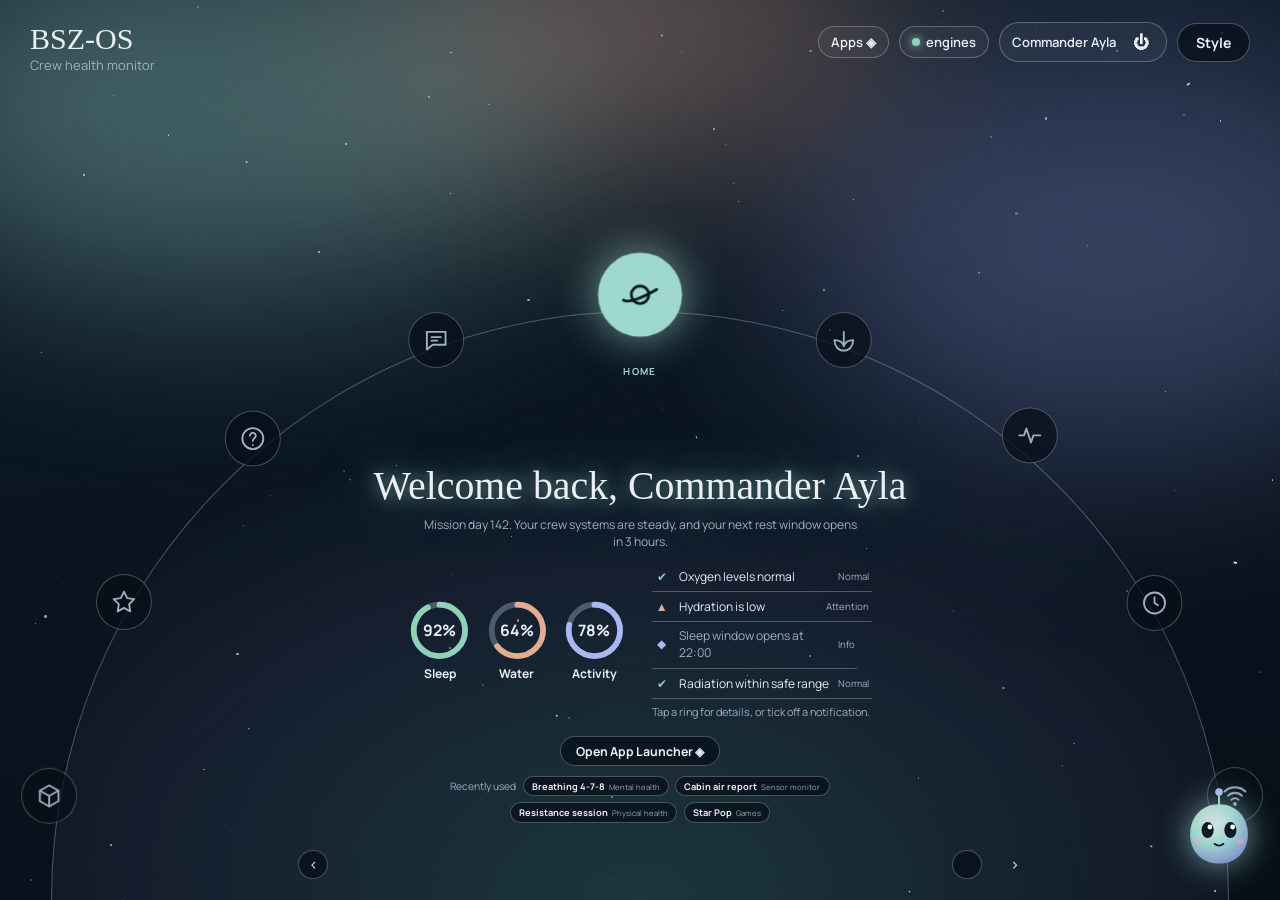
==== bsz-os/web/index.html @ 27301379 "nice" ====
<!doctype html>
<html lang="en" data-theme="aurora">
<head>
  <meta charset="utf-8">
  <meta name="viewport" content="width=device-width,initial-scale=1,viewport-fit=cover">
  <title>BSZ-OS</title>

  <!-- Google Fonts -->
  <link rel="preconnect" href="https://fonts.googleapis.com">
  <link rel="preconnect" href="https://fonts.gstatic.com" crossorigin>
  <link href="https://fonts.googleapis.com/css2?family=Bungee&family=Cormorant+Garamond:ital,wght@0,500;0,600;1,500&family=Manrope:wght@400;600;700&family=Orbitron:wght@500&family=Space+Mono:wght@400;700&display=swap" rel="stylesheet">

  <link rel="stylesheet" href="css/os.css">
</head>
<body>
  <canvas id="stars"></canvas>
  <div id="root"></div>
  <div id="boot"></div>

  <!-- Nebula SVG filter -->
  <svg width="0" height="0" style="position:absolute" aria-hidden="true"><filter id="nf" x="-10%" y="-10%" width="120%" height="120%"><feTurbulence type="fractalNoise" baseFrequency=".007 .012" numOctaves="4" seed="7" result="n"/><feDisplacementMap in="SourceGraphic" in2="n" scale="220" xChannelSelector="R" yChannelSelector="G"/></filter></svg>

  <script src="vendor/motion.js"></script>
  <script src="vendor/anime.umd.min.js"></script>
  <script type="module" src="js/main.js"></script>
</body>
</html>
---- bsz-os/web/css/os.css ----
/* ===== BSZ-OS  —  Rewritten CSS  ===== */

/* ── THEME SYSTEM ── */
:root{box-sizing:border-box;padding-top:env(safe-area-inset-top,0px);padding-bottom:env(safe-area-inset-bottom,0px);--R:min(46vw,84vh);
--bg:linear-gradient(170deg,#0d1b27,#070f18);--dk:radial-gradient(80% 100% at 50% 100%,rgba(79,154,154,.28),rgba(127,134,201,.1) 55%,transparent 82%);--t:#e9eff3;--m:#9db0bf;--ln:rgba(233,239,243,.28);--ac:#9fd8cf;--ac2:#7f86c9;--ok:#8fd3b6;--warn:#e3ab90;--info:#a9b8f0;--on:#0b1a24;--gl:rgba(159,216,207,.7);
--fh:"Cormorant Garamond",serif;--fb:Manrope,sans-serif;--hw:500;--hs:1;--fi:normal;--sr:50%;--bw:1px;--dbw:1px;--ss:0 0 0 transparent;--sf:rgba(7,15,24,.72);--pr:999px;--auo:.38;--sto:1;--nbd:none;
--row:112px;--r:18px;--gap:16px;color-scheme:dark}
[data-theme=nebula]{--bg:#04070f;--dk:radial-gradient(70% 45% at 50% 0%,rgba(255,205,140,.4),transparent 70%),radial-gradient(90% 120% at 50% 100%,#16283f,#0a1322 75%);--t:#fdf1dc;--m:#d3bfa6;--ln:rgba(255,214,160,.5);--ac:#f6c27a;--ac2:#6fa8dc;--ok:#9fe0c2;--warn:#f08a5d;--info:#9cc4f0;--on:#1a1208;--gl:rgba(255,196,120,.85);--hw:600;--sf:rgba(8,14,26,.8);--ss:0 0 18px rgba(255,190,110,.25);--nbd:block;--auo:0;--dsh:0 -8px 60px rgba(255,190,110,.5),inset 0 24px 40px -12px rgba(255,214,160,.5)}
[data-theme=hud]{--bg:radial-gradient(ellipse at 50% 100%,#04202a,#010608 70%);--dk:repeating-linear-gradient(0deg,rgba(25,230,255,.06) 0 1px,transparent 1px 4px),radial-gradient(80% 100% at 50% 100%,rgba(25,230,255,.18),transparent 75%);--t:#d8fbff;--m:#6fb3bf;--ln:rgba(25,230,255,.5);--ac:#19e6ff;--ac2:#ff3dac;--ok:#39ffb0;--warn:#ffb020;--info:#7aa2ff;--on:#001418;--gl:rgba(25,230,255,.9);--fh:Orbitron,sans-serif;--fb:"Space Mono",monospace;--hs:.72;--sr:4px;--ss:0 0 12px rgba(25,230,255,.3);--sf:rgba(0,20,26,.88);--pr:4px;--auo:.1}
[data-theme=retro]{color-scheme:light;--bg:#efdfbf;--dk:radial-gradient(circle at 50% 100%,#f6ebd0 0 62%,#efb23a 62% 65%,#e8602c 65% 68%,#2f7f78 68% 71%,transparent 71%);--t:#2b1d14;--m:#6b5646;--ln:#2b1d14;--ac:#e8602c;--ac2:#2f7f78;--ok:#2f7f78;--warn:#c8441a;--info:#8a5a00;--on:#fff4de;--gl:rgba(232,96,44,.5);--fh:Bungee,sans-serif;--hs:.62;--hw:400;--bw:3px;--dbw:3px;--ss:3px 3px 0 #2b1d14;--sf:#f9efd8;--sbc:#2b1d14;--auo:0;--sto:0}
[data-theme=paper]{color-scheme:light;--bg:#f4efe4;--dk:radial-gradient(80% 100% at 50% 100%,rgba(168,72,58,.09),transparent 70%);--t:#23211f;--m:#6d665c;--ln:rgba(35,33,31,.4);--ac:#a8483a;--ac2:#5b6b4f;--ok:#4f7a58;--warn:#b5651d;--info:#4a5f8a;--on:#fbf6ea;--gl:rgba(168,72,58,.3);--hw:600;--fi:italic;--sf:#fbf7ee;--auo:0;--sto:0}
[data-theme=clay]{color-scheme:light;--bg:#dfe3f1;--dk:linear-gradient(180deg,#e9ecf8,#dde1f0);--t:#3b3f5c;--m:#7a7f9e;--ln:rgba(59,63,92,.18);--ac:#6c74f0;--ac2:#f08fb0;--ok:#2f9e82;--warn:#d9792f;--info:#5560e0;--on:#fff;--gl:rgba(108,116,240,.4);--fh:Manrope,sans-serif;--hw:700;--hs:.72;--sr:38%;--bw:0px;--dbw:0px;--ss:7px 7px 16px #b9bfd6,-7px -7px 16px #fff;--sf:#e4e8f5;--auo:0;--sto:0}
[data-theme=brutal]{color-scheme:light;--bg:#ffe14d;--dk:#fff;--t:#000;--m:#333;--ln:#000;--ac:#ff4d6d;--ac2:#3a86ff;--ok:#008a58;--warn:#d85a00;--info:#2a62d8;--on:#000;--gl:rgba(255,77,109,.5);--fh:"Space Mono",monospace;--fb:"Space Mono",monospace;--hw:700;--hs:.68;--sr:0;--bw:3px;--dbw:4px;--ss:4px 4px 0 #000;--sf:#fff;--pr:0;--sbc:#000;--auo:0;--sto:0}
[data-theme=glass]{--bg:radial-gradient(at 15% 10%,#7b5cff,transparent 52%),radial-gradient(at 88% 18%,#ff7ab8,transparent 46%),radial-gradient(at 60% 105%,#2dd4e6,transparent 52%),#1b1340;--dk:linear-gradient(180deg,rgba(255,255,255,.2),rgba(255,255,255,.05));--t:#fff;--m:rgba(255,255,255,.78);--ln:rgba(255,255,255,.45);--ac:#fff0fb;--ac2:#c9b8ff;--ok:#a8ffe0;--warn:#ffd0a8;--info:#c9d6ff;--on:#2a1a5e;--gl:rgba(255,255,255,.85);--hw:600;--hs:.8;--fh:Manrope,sans-serif;--sf:rgba(255,255,255,.16);--dbl:blur(22px);--auo:0;--sto:.5}
[data-theme=access]{--bg:#000a14;--dk:#06182b;--t:#fff;--m:#e0ecf7;--ln:#fff;--ac:#F0E442;--ac2:#56B4E9;--ok:#56B4E9;--warn:#E69F00;--info:#F0E442;--on:#000;--gl:rgba(240,228,66,.55);--fh:Manrope,sans-serif;--hw:700;--hs:.78;--bw:3px;--dbw:2px;--sf:#000;--auo:0;--sto:.4}

body[data-density=compact]{--row:92px;--gap:10px}

/* ── RESET & BASE ── */
*,*::before,*::after{box-sizing:inherit;margin:0}
html,body{height:100%;margin:0}
body{font-family:var(--fb);color:var(--t);overflow:hidden;background:var(--bg)}
h2,h3{margin:0}
button,input,select{font:inherit;color:inherit}
button{cursor:pointer;background:none;border:0;padding:0}
:focus-visible{outline:2px solid var(--ac);outline-offset:4px}
.num,.bigtime,.stat b,.gval{font-variant-numeric:tabular-nums;font-family:"Cascadia Mono",Consolas,monospace}
.dim{color:var(--m)}

/* ── AURORA BACKGROUND BLOBS ── */
.au{position:fixed;border-radius:50%;filter:blur(100px);opacity:var(--auo);animation:dr 30s ease-in-out infinite alternate}
.au.a{width:55vw;height:40vh;left:-10vw;top:-8vh;background:var(--ac)}.au.b{width:50vw;height:45vh;right:-12vw;top:5vh;background:var(--ac2);animation-duration:38s}.au.c{width:40vw;height:30vh;left:30vw;top:-12vh;background:var(--warn);animation-duration:44s}
@keyframes dr{to{transform:translate(8vw,6vh) scale(1.15)}}

/* ── NEBULA FILTER ── */
.neb{position:fixed;inset:-6%;display:var(--nbd);filter:url(#nf);background:radial-gradient(34% 30% at 50% 36%,rgba(236,246,255,.8),rgba(150,190,230,.4) 50%,transparent 78%),radial-gradient(60% 40% at 50% -5%,rgba(255,190,100,.85),transparent 70%),radial-gradient(52% 46% at 50% 38%,rgba(255,150,70,.4),transparent 75%),radial-gradient(85% 70% at 50% 42%,rgba(60,100,170,.5),transparent 82%)}

/* ── STAR FIELD ── */
#sky{position:fixed;inset:0;opacity:var(--sto);pointer-events:none}
.star{position:absolute;border-radius:50%;background:#fff;animation:tw 4s ease-in-out infinite}
@keyframes tw{50%{opacity:.1}}

/* ── BOOT SCREEN ── */
#boot{position:fixed;inset:0;z-index:9;background:var(--bg);display:grid;place-content:center;justify-items:center;gap:18px;font-family:"Cascadia Mono",Consolas,monospace;font-size:13px}
#boot .logo{font-size:44px;font-weight:800;letter-spacing:.18em;font-family:var(--fb)}
#boot .logo span{display:inline-block;color:var(--t)}#boot .logo span:nth-child(-n+3){color:var(--ac)}
#boot .tag{color:var(--m);letter-spacing:.3em;font-size:11px;text-transform:uppercase;margin-top:-10px}
#boot .log{min-width:340px;display:grid;gap:4px;color:var(--m)}#boot .log b{color:var(--ok)}#boot .log b.f{color:var(--warn)}

/* ── TOP HEADER ── */
.top{position:fixed;inset:0 0 auto 0;display:flex;justify-content:space-between;align-items:flex-start;padding:calc(env(safe-area-inset-top,0px) + 22px) 30px 0;z-index:20}
.logo b{font-family:var(--fh);font-size:calc(30px*(1 + var(--hs))/2);font-weight:var(--hw);font-style:var(--fi)}
.logo small{display:block;color:var(--m);font-size:13px}
.tbtn{border:var(--bw) solid var(--ln);border-radius:var(--pr);padding:9px 18px;font-size:14px;font-weight:700;color:var(--t);background:var(--sf);box-shadow:var(--ss)}
.themes{position:absolute;right:30px;top:calc(env(safe-area-inset-top,0px) + 70px);display:none;flex-direction:column;gap:4px;background:var(--sf);color:var(--t);border:1px solid var(--ln);border-radius:16px;padding:10px;backdrop-filter:blur(14px)}
.themes.open{display:flex}
.themes button{display:flex;align-items:center;gap:12px;border:1px solid transparent;border-radius:12px;padding:8px 12px;font-size:14px;text-align:left}
.themes button[aria-pressed=true]{border-color:var(--ac)}
.sw{width:22px;height:22px;border-radius:50%;flex:none;border:1px solid var(--ln)}

/* ── DISK / CIRCULAR DIAL ── */
.disk{position:fixed;left:50%;bottom:0;width:calc(var(--R)*2);height:var(--R);margin-left:calc(var(--R)*-1);border-radius:var(--R) var(--R) 0 0;background:var(--dk);border:var(--dbw) solid var(--ln);border-bottom:0;backdrop-filter:var(--dbl,none);box-shadow:var(--dsh,none)}
.slot{position:absolute;left:50%;bottom:0;width:calc(var(--R)*.095);height:calc(var(--R)*.095);margin:0 0 calc(var(--R)*-.0475) calc(var(--R)*-.0475);transition:transform .9s cubic-bezier(.3,1.25,.5,1);color:var(--m);z-index:2}
.o{width:100%;height:100%;border-radius:var(--sr);border:var(--bw) solid var(--ln);background:var(--sf);box-shadow:var(--ss);display:grid;place-items:center;backdrop-filter:var(--dbl,none);transition:background .4s,color .4s;animation:fz var(--du,6s) ease-in-out var(--dl,0s) infinite alternate}
@keyframes fz{to{transform:translate(var(--dx,0),var(--dy,0))}}
.o svg{width:52%;height:52%;fill:none;stroke:currentColor;stroke-width:1.6;stroke-linecap:round;stroke-linejoin:round}
.slot:hover{color:var(--t)}
.sel{color:var(--on)!important}
.sel .o{background:var(--ac);border-color:var(--sbc,var(--ac));box-shadow:var(--ss),0 0 30px var(--gl)}
.sl{position:absolute;left:0;right:0;top:calc(var(--R)*.09);text-align:center;font-size:calc(var(--R)*.0165);letter-spacing:.14em;color:var(--ac);font-weight:700}
.arr{position:absolute;bottom:calc(var(--R)*.035);width:calc(var(--R)*.05);height:calc(var(--R)*.05);border:var(--bw) solid var(--ln);border-radius:var(--sr);color:var(--t);background:var(--sf);box-shadow:var(--ss);font-size:calc(var(--R)*.026);display:grid;place-items:center}
.arr.l{left:calc(50% - var(--R)*.58)}.arr.r{left:calc(50% + var(--R)*.53)}

/* ── DIAL PANEL (content area inside the disk) ── */
.panel{position:absolute;left:50%;bottom:calc(var(--R)*.085);width:calc(var(--R)*.92);margin-left:calc(var(--R)*-.46);height:calc(var(--R)*.7);font-size:calc(var(--R)*.0205);display:flex;flex-direction:column;align-items:center;justify-content:center;text-align:center;gap:.6em;animation:pin .6s ease}
@keyframes pin{from{opacity:0;transform:translateY(10px);filter:blur(6px)}}
.panel h2,.page h2{font-family:var(--fh);font-style:var(--fi);font-weight:var(--hw);font-size:calc(3em*var(--hs));line-height:1.1;text-wrap:balance;text-shadow:0 0 .45em var(--gl),0 0 1.4em var(--gl)}
.panel.home h2{font-size:calc(3.3em*var(--hs));animation:gl 5s ease-in-out infinite}
@keyframes gl{50%{text-shadow:0 0 .6em var(--gl),0 0 1.8em var(--gl),0 0 3.2em var(--gl)}}
.panel p,.page p{margin:0;color:var(--m);line-height:1.45;max-width:36em}

/* ── PAGE OVERLAY (full-screen applet) ── */
.page{position:fixed;inset:0;display:none;flex-direction:column;align-items:stretch;justify-content:flex-start;text-align:left;padding:0;font-size:15px;z-index:50;background:var(--bg);backdrop-filter:var(--dbl,blur(18px));overflow-y:auto;overflow-x:hidden;animation:pin .35s ease}
.page.open{display:flex}
body.pg .disk,body.pg .alien,body.pg .top{display:none!important}
.page-top{position:sticky;top:0;z-index:60;display:flex;align-items:center;justify-content:space-between;padding:12px 28px;background:var(--sf);border-bottom:max(1px,var(--bw)) solid var(--ln);backdrop-filter:var(--dbl,blur(16px))}
.page-nav{display:flex;align-items:center;gap:14px}
.page-ret{font-size:13px;font-weight:700;padding:6px 14px;cursor:pointer}
.page-title{font-family:var(--fh);font-size:20px;font-weight:var(--hw,600);color:var(--t);letter-spacing:.03em}
.page-badge{font-size:10px;font-weight:700;letter-spacing:.12em;text-transform:uppercase;color:var(--ac);padding:2px 8px;border-radius:var(--pr,999px);border:1px solid var(--ln);background:color-mix(in srgb,var(--ac) 15%,transparent)}
.page-content{flex:1;width:100%;max-width:1240px;margin:0 auto;padding:24px 28px 60px;box-sizing:border-box}
.page-header{margin-bottom:20px}
.page-header h2{font-family:var(--fh);font-size:clamp(26px,3.5vw,36px);font-weight:var(--hw,600);color:var(--t);margin:0 0 6px;text-shadow:0 0 16px var(--gl)}
.page-header p{font-size:15px;color:var(--m);margin:0;max-width:65ch;line-height:1.5}
.page-body{width:100%}
.panel-act{display:flex;gap:12px;justify-content:center;margin-top:10px}
.open-pill{padding:.5em 1.5em;font-size:1.02em;font-weight:700;border-color:var(--ac);background:color-mix(in srgb,var(--ac) 20%,var(--sf));cursor:pointer;box-shadow:0 0 18px -4px var(--gl);transition:transform .2s,background .2s,box-shadow .2s}
.open-pill:hover{background:color-mix(in srgb,var(--ac) 35%,var(--sf));transform:translateY(-2px) scale(1.03)}
.top-right{display:flex;align-items:center;gap:10px}
.tbtn.chip{font-weight:600;font-size:13px;display:inline-flex;align-items:center;gap:6px;cursor:pointer}
.dot{display:inline-block;width:8px;height:8px;border-radius:50%;background:var(--ok);box-shadow:0 0 8px var(--ok)}
.dot.f{background:var(--warn);box-shadow:0 0 8px var(--warn)}
.dot.s{background:var(--info);box-shadow:0 0 8px var(--info)}
.pe{color:var(--ac);font-weight:700;letter-spacing:.14em;font-size:.8em}
.page .solid{margin-top:.8em}

/* ── ZIBO MASCOT ── */
.alien{position:fixed;right:1.8vw;bottom:2.5vh;z-index:30;width:calc(var(--R)*.1);min-width:76px;touch-action:none;cursor:grab;user-select:none}
.alien.drag{cursor:grabbing}
.zi{animation:fl 5s ease-in-out infinite}.alien.drag .zi{animation:none;transform:scale(1.08)}
.alien svg{width:100%;display:block;filter:drop-shadow(0 0 16px var(--gl));transition:transform .3s}
.alien:hover svg{transform:rotate(-6deg) scale(1.06)}
@keyframes fl{50%{transform:translateY(-12px)}}
.eyes{transform-origin:50px 58px;animation:bk 6s infinite}
@keyframes bk{0%,94%,100%{transform:scaleY(1)}97%{transform:scaleY(.1)}}
.bub{position:absolute;right:85%;bottom:70%;width:15em;background:var(--sf);backdrop-filter:blur(12px);border:max(1px,var(--bw)) solid var(--ac);color:var(--t);border-radius:16px 16px 4px 16px;padding:.75em 1em;font-weight:600;font-size:14px;line-height:1.4;text-align:left;opacity:0;transform:translateY(6px);transition:.3s;pointer-events:none}
.bub.flip{right:auto;left:85%;border-radius:16px 16px 16px 4px}
.bub.show{opacity:1;transform:none}
.ask{position:absolute;right:90%;bottom:4%;width:250px;display:none;align-items:center;gap:6px;background:var(--sf);backdrop-filter:blur(12px);border:max(1px,var(--bw)) solid var(--ac);border-radius:var(--pr);box-shadow:var(--ss);padding:5px 5px 5px 14px;cursor:auto}
.ask.open{display:flex}.ask.flip{right:auto;left:90%}
.ask input{flex:1;min-width:0;background:none;border:0;outline:0;color:var(--t);font:600 14px var(--fb);user-select:text;-webkit-user-select:text;cursor:text}
.ask input::placeholder{color:var(--m)}
.ask:focus-within{box-shadow:var(--ss),0 0 16px var(--gl)}
.ask button{flex:none;width:30px;height:30px;border-radius:var(--sr);background:var(--ac);color:var(--on);display:grid;place-items:center;font-size:14px}

/* ── LAYOUT: ROOT & COL ── */
#stars{position:fixed;inset:0;z-index:0;pointer-events:none}
#root{position:fixed;inset:0;z-index:1}
.col{display:flex;flex-direction:column;gap:.6em;align-items:center;min-width:0;min-height:0}
.view{flex:1;overflow:auto;padding:22px 26px 90px}
.note{padding:10px 14px;border:1px dashed var(--ln);border-radius:12px;color:var(--m);font-size:13px;margin-bottom:var(--gap)}

/* ── CHIPS & DOTS ── */
.chip{display:flex;gap:8px;align-items:center;padding:6px 12px;border:1px solid var(--ln);border-radius:99px;background:rgba(255,255,255,.04);font-size:13px}
.dot{width:8px;height:8px;border-radius:50%;background:var(--ok);box-shadow:0 0 8px var(--ok)}.dot.f{background:var(--warn);box-shadow:0 0 8px var(--warn)}.dot.s{background:var(--warn);box-shadow:0 0 8px var(--warn)}

/* ── GRID ── */
.grid{display:grid;grid-template-columns:repeat(auto-fill,minmax(250px,1fr));grid-auto-rows:var(--row);grid-auto-flow:dense;gap:var(--gap)}

/* ── CARD ── */
.card{position:relative;grid-column:span 1;grid-row:span 2;min-width:0}
.card[data-size=m]{grid-column:span 2}.card[data-size=l]{grid-column:span 2;grid-row:span 3}.card[data-size=x]{grid-column:span 3;grid-row:span 3}
.card:has(.menu:not([hidden])){z-index:5}
.inner{height:100%;display:flex;flex-direction:column;border:1px solid var(--ln);border-radius:var(--r);background:var(--sf);backdrop-filter:blur(16px);padding:14px 16px;position:relative;overflow:hidden;transition:border-color .25s,box-shadow .25s}
.inner::before{content:"";position:absolute;inset:0;pointer-events:none;opacity:0;transition:.3s;background:radial-gradient(260px circle at var(--mx,50%) var(--my,50%),color-mix(in srgb,var(--ac) 22%,transparent),transparent 70%)}
.card:hover .inner{border-color:color-mix(in srgb,var(--ac) 55%,transparent);box-shadow:0 0 28px -10px var(--ac)}
.card:hover .inner::before{opacity:1}
.card.drag{opacity:.4}

/* ── WIDGET HEAD / BODY ── */
.whead{display:flex;align-items:center;gap:8px;margin-bottom:8px;cursor:grab;user-select:none}
.whead h3{font-size:11px;font-weight:600;letter-spacing:.14em;text-transform:uppercase;color:var(--m);flex:1;white-space:nowrap;overflow:hidden;text-overflow:ellipsis}
.wicon{color:var(--ac2)}
.badge{font-size:9px;font-weight:700;letter-spacing:.12em;padding:2px 6px;border-radius:6px;background:color-mix(in srgb,var(--warn) 18%,transparent);color:var(--warn);border:1px solid color-mix(in srgb,var(--warn) 40%,transparent)}
.badge[hidden]{display:none}
.wbody{flex:1;min-height:0;display:flex;flex-direction:column;gap:8px;position:relative}

/* ── ICON BUTTONS & MENUS ── */
.ico{border:0;background:transparent;color:var(--m);width:26px;height:26px;border-radius:8px;font-size:16px;line-height:1}.ico:hover{background:rgba(255,255,255,.08);color:var(--t)}
.menu{position:absolute;right:10px;top:42px;z-index:6;width:230px;padding:10px;border:1px solid var(--ln);border-radius:14px;background:rgba(14,15,28,.96);display:grid;gap:8px;box-shadow:0 18px 40px rgba(0,0,0,.5)}
.menu[hidden]{display:none}.menu .row{display:flex;gap:6px}
.menu .row button,.btn{flex:1;padding:7px 10px;border-radius:10px;border:1px solid var(--ln);background:rgba(255,255,255,.05);font-size:12px;transition:.15s}
.menu .row button:hover,.btn:hover{background:color-mix(in srgb,var(--ac) 25%,transparent);border-color:var(--ac)}
.menu .row button.on{background:var(--ac);border-color:var(--ac);color:#fff}
.menu .rm{color:var(--warn)}
.cfg{display:grid;gap:6px}.cfg label{display:grid;gap:3px;font-size:11px;color:var(--m)}
input,select{padding:7px 10px;border-radius:10px;border:1px solid var(--ln);background:rgba(255,255,255,.05);outline:0;min-width:0;width:100%}
input:focus,select:focus{border-color:var(--ac)}select option{background:#12131f}

/* ── ADD-TILE ── */
.addtile{grid-column:span 1;grid-row:span 2;border:2px dashed var(--ln);border-radius:var(--r);background:transparent;display:grid;place-content:center;justify-items:center;gap:6px;color:var(--m);font-size:13px;transition:.25s}
.addtile span{font-size:42px;line-height:1;transition:.3s}
.addtile:hover{border-color:var(--ac);color:var(--t);background:color-mix(in srgb,var(--ac) 8%,transparent)}.addtile:hover span{transform:rotate(90deg) scale(1.15);color:var(--ac)}

/* ── RESPONSIVE: GRID ── */
@media(max-width:1100px){.card[data-size=x]{grid-column:span 2}}
@media(max-width:760px){.grid{grid-template-columns:1fr}.card,.card[data-size]{grid-column:span 1!important}.view{padding:14px 12px 90px}}

/* ── CATALOG / MODAL ── */
.modal{position:fixed;inset:0;z-index:20;background:rgba(3,4,10,.7);backdrop-filter:blur(8px);display:grid;place-items:center;padding:20px}
.sheet{width:min(920px,100%);max-height:86vh;overflow:auto;border:1px solid var(--ln);border-radius:22px;background:rgba(14,15,28,.97);padding:22px}
.sheet header{display:flex;gap:12px;align-items:center;margin-bottom:14px}.sheet h2{font-size:16px;white-space:nowrap}
.sheet h4{margin:16px 0 8px;font-size:11px;letter-spacing:.16em;text-transform:uppercase;color:var(--m)}
.tiles{display:grid;grid-template-columns:repeat(auto-fill,minmax(190px,1fr));gap:10px}
.tile{display:grid;gap:4px;text-align:left;padding:14px;border-radius:14px;border:1px solid var(--ln);background:rgba(255,255,255,.04);transition:.2s}
.tile i{font-style:normal;font-size:22px;color:var(--ac2)}.tile small{color:var(--m);font-size:12px}
.tile:hover{border-color:var(--ac);transform:translateY(-3px);background:color-mix(in srgb,var(--ac) 10%,transparent)}

/* ── WIDGET: BIG TIME ── */
.bigtime{font-size:clamp(34px,5vw,54px);font-weight:600;line-height:1;letter-spacing:.02em}
.bigtime em{font-style:normal;opacity:.6;animation:blink 1s steps(2) infinite}.bigtime small{font-size:.38em;color:var(--ac2);margin-left:6px}
@keyframes blink{50%{opacity:.1}}
.sub{font-size:14px}.sub.dim{font-size:12px}

/* ── WIDGET: BINARY CLOCK ── */
.bin{display:flex;gap:6px;justify-content:center;align-items:flex-end;flex:1}
.bcol{display:flex;flex-direction:column;justify-content:flex-end;align-items:center;gap:7px;height:100%;max-height:150px}
.bcol i{width:20px;height:20px;border-radius:50%;background:rgba(255,255,255,.07);transition:.25s}
.bcol i.on{background:var(--ac);box-shadow:0 0 14px var(--ac),0 0 3px #fff inset;transform:scale(1.08)}
.bcol b{font-size:12px;color:var(--m);font-weight:500;font-family:"Cascadia Mono",Consolas,monospace}.bsep{width:8px}

/* ── WIDGET: CALENDAR ── */
.calhead{display:flex;align-items:center;justify-content:space-between}
.calgrid{display:grid;grid-template-columns:repeat(7,1fr);gap:3px;text-align:center}
.dow{font-size:10px;color:var(--m);padding:2px}
.day{position:relative;border:0;background:transparent;border-radius:9px;padding:5px 0;font-size:12px;transition:.15s}
.day:hover{background:rgba(255,255,255,.09)}.day.today{outline:1px solid var(--ac)}.day.sel{background:var(--ac);color:#fff}
.day.has::after{content:"";position:absolute;left:50%;bottom:2px;width:4px;height:4px;margin-left:-2px;border-radius:50%;background:var(--ac2)}
.evlist{flex:1;overflow:auto;display:grid;gap:4px;align-content:start;font-size:13px}.ev{display:flex;justify-content:space-between;align-items:center;padding:3px 8px;border-radius:8px;background:rgba(255,255,255,.05)}

/* ── WIDGET: GAUGE ── */
.gauge{width:100%;max-height:120px}.gauge path{fill:none;stroke-linecap:round;stroke-width:10}
.gauge .bg{stroke:rgba(255,255,255,.08)}.gauge .fg{transition:stroke-dasharray .8s cubic-bezier(.2,.8,.2,1),stroke .4s;filter:drop-shadow(0 0 6px currentColor)}
.gval{font-size:26px;font-weight:600;text-align:center;margin-top:-34px}.gval small{font-size:12px;color:var(--m);margin-left:4px}
.kv{display:flex;justify-content:space-between;font-size:13px;gap:8px}.kv b{font-weight:600}
.state{font-size:11px;letter-spacing:.14em;font-weight:700}
.cv{flex:1;min-height:40px;width:100%;display:block}

/* ── WIDGET: SUN ── */
.sunrow{display:flex;align-items:center;gap:14px}
.sun{width:54px;height:54px;border-radius:50%;flex:none;background:radial-gradient(circle at 40% 40%,#fff3b0,#ffb02e 55%,#ff5a1f);box-shadow:0 0 30px 8px rgba(255,140,40,.5)}

/* ── WIDGET: STATS ── */
.stats{display:grid;grid-template-columns:repeat(auto-fit,minmax(110px,1fr));gap:8px;flex:1}
.stat{display:flex;flex-direction:column;padding:8px 10px;border-radius:12px;background:rgba(255,255,255,.04);border:1px solid var(--ln);min-height:0}
.stat small{font-size:10px;letter-spacing:.1em;text-transform:uppercase;color:var(--m)}
.stat b{font-size:22px;font-weight:600}.stat b span{font-size:11px;color:var(--m);margin-left:3px;font-weight:400}
.stat canvas{flex:1;min-height:18px;width:100%}

/* ── WIDGET: RING ── */
.ring{width:100%;max-height:130px;flex:1}.ring circle{fill:none;stroke-width:9;stroke-linecap:round}.ring .bg{stroke:rgba(255,255,255,.08)}
.ring .fg{stroke:var(--ac);transition:stroke-dashoffset 1s cubic-bezier(.2,.8,.2,1);filter:drop-shadow(0 0 6px var(--ac))}
.ring text{fill:var(--t);font-size:26px;font-weight:600;text-anchor:middle;font-family:"Cascadia Mono",Consolas,monospace}
.parts{display:grid;grid-template-columns:1fr 1fr;gap:2px 12px;font-size:12px}

/* ── WIDGET: RECOMMENDATIONS ── */
.recs{display:grid;gap:8px;overflow:auto;align-content:start}
.rec{padding:8px 10px 8px 12px;border-radius:12px;background:rgba(255,255,255,.04);border-left:3px solid var(--ok);font-size:13px}
.rec.high{border-color:var(--warn)}.rec.med{border-color:var(--warn)}.rec b{display:block;font-size:13px}.rec span{color:var(--m);font-size:12px}

/* ── WIDGET: CHAT (widget version) ── */
.chat{display:flex;flex-direction:column;gap:8px;flex:1;min-height:0}
.msgs{flex:1;overflow:auto;display:flex;flex-direction:column;gap:6px}
.msg{max-width:88%;padding:7px 11px;border-radius:14px;font-size:13px;line-height:1.4;background:rgba(255,255,255,.06);white-space:pre-wrap}
.msg.me{align-self:flex-end;background:color-mix(in srgb,var(--ac) 30%,transparent)}

/* ── WIDGET: GAME ── */
.game{flex:1;min-height:0;display:flex;flex-direction:column;align-items:center;gap:8px;outline:0}
.game canvas{flex:1;min-height:0;aspect-ratio:1;max-width:100%;border-radius:12px;background:rgba(0,0,0,.35);border:1px solid var(--ln)}
.board{flex:1;min-height:0;aspect-ratio:1;max-width:100%;display:grid;grid-template:repeat(4,1fr)/repeat(4,1fr);gap:6px;padding:6px;border-radius:12px;background:rgba(0,0,0,.35)}
.t{display:grid;place-items:center;border-radius:9px;font-weight:700;font-size:clamp(14px,2.6vw,24px);background:rgba(255,255,255,.05);color:#fff}
.t[data-v]{background:hsl(calc(var(--h)),70%,calc(30% + var(--l)))}

/* ── WIDGET: ORB ── */
.orbwrap{flex:1;display:grid;place-items:center;position:relative}
.orb{width:7em;height:7em;border-radius:50%;display:grid;place-items:center;color:var(--on);font-weight:700;text-align:center;line-height:1.2;background:radial-gradient(circle at 35% 30%,#ffffffaa,var(--ac2) 48%,var(--ac));transition:transform 4s ease-in-out;box-shadow:0 0 50px var(--gl)}
.orb b{display:block;font-size:1.6em}
.orblab{position:absolute;font-size:13px;font-weight:600;text-shadow:0 1px 6px #000}

/* ── WIDGET: PVT / FACES ── */
.pvt{flex:1;border-radius:14px;border:1px solid var(--ln);display:grid;place-content:center;text-align:center;font-size:18px;font-weight:600;user-select:none;transition:background .1s}
.pvt.wait{background:color-mix(in srgb,var(--warn) 25%,transparent)}.pvt.go{background:color-mix(in srgb,var(--ok) 50%,transparent)}
.faces{display:flex;gap:8px;justify-content:center}.faces button{font-size:24px;width:44px;height:44px;border-radius:12px;border:1px solid var(--ln);background:rgba(255,255,255,.04);transition:.15s}.faces button:hover,.faces button.on{transform:scale(1.18);border-color:var(--ac);background:color-mix(in srgb,var(--ac) 20%,transparent)}

/* ── WIDGET: WATER ── */
.water{flex:1;border-radius:12px;background:rgba(255,255,255,.05);position:relative;overflow:hidden;min-height:40px}
.water i{position:absolute;left:0;right:0;bottom:0;background:linear-gradient(#38d9ff,#1a7bd8);transition:height .8s cubic-bezier(.2,.8,.2,1);opacity:.85}
.water b{position:absolute;inset:0;display:grid;place-content:center;font-size:20px;text-shadow:0 1px 6px #000}

/* ── TEXTAREA & LIST ── */
textarea{flex:1;resize:none;padding:10px;border-radius:12px;border:1px solid var(--ln);background:rgba(255,255,255,.05);color:inherit;font:inherit;outline:0;width:100%}
.list{display:grid;gap:6px}.list button{display:flex;justify-content:space-between;padding:7px 10px;border-radius:10px;border:1px solid var(--ln);background:rgba(255,255,255,.04);text-align:left}.list button:hover{border-color:var(--ac)}
.err{color:var(--warn);font-size:13px}

/* ── AUTH (renamed to .apanel to avoid conflict with dial .panel) ── */
.auth{position:absolute;inset:0;display:grid;place-items:center;padding:20px}
.apanel{width:min(400px,100%);padding:28px;border:1px solid var(--ln);border-radius:24px;background:var(--sf);backdrop-filter:blur(20px);display:grid;gap:14px;box-shadow:0 0 80px -20px var(--ac)}
.apanel h1{font-size:30px;letter-spacing:.14em}.apanel h1 b{color:var(--ac)}.apanel .tag{font-size:11px;letter-spacing:.26em;text-transform:uppercase;color:var(--m);margin-top:-8px}
.tabs{display:flex;gap:6px;padding:4px;border-radius:12px;background:rgba(255,255,255,.05)}.tabs button{flex:1;border:0;background:transparent;padding:8px;border-radius:9px;color:var(--m)}.tabs button.on{background:var(--ac);color:#fff}
.apanel label{display:grid;gap:4px;font-size:12px;color:var(--m)}
.go{padding:12px;border:0;border-radius:12px;background:linear-gradient(90deg,var(--ac),var(--ac2));color:#fff;font-weight:700;letter-spacing:.08em;transition:.2s}.go:hover{filter:brightness(1.15);transform:translateY(-1px)}

/* ── SETTINGS ── */
.set{display:grid;gap:14px;max-width:640px}.set section{padding:16px;border:1px solid var(--ln);border-radius:16px;background:var(--sf);display:grid;gap:10px}
.set h3{font-size:11px;letter-spacing:.14em;text-transform:uppercase;color:var(--m)}
.swatches{display:flex;gap:10px;flex-wrap:wrap;align-items:center}.swatches .sw{width:34px;height:34px;border-radius:50%;border:2px solid transparent;transition:.2s}.swatches .sw:hover{transform:scale(1.15)}.swatches .sw.on{border-color:#fff}

/* ── ENGINES ── */
.eng{display:grid;gap:10px;max-width:760px}.eng .row{display:flex;align-items:center;gap:12px;padding:14px 16px;border:1px solid var(--ln);border-radius:14px;background:var(--sf)}.eng .row b{flex:1}.eng .row.off{opacity:.45;border-style:dashed}

/* ── LAUNCHER / APPS ── */
.launcher{display:grid;gap:26px}.launcher h3{font-size:12px;letter-spacing:.2em;text-transform:uppercase;color:var(--m);margin-bottom:10px}
.apps{display:grid;grid-template-columns:repeat(auto-fill,minmax(170px,1fr));gap:12px}
.app{display:grid;gap:4px;justify-items:start;text-align:left;padding:16px;border:1px solid var(--ln);border-radius:16px;background:var(--sf);transition:.2s}
.app:hover{transform:translateY(-3px);border-color:var(--ac)}.app i{font-style:normal;font-size:26px;color:var(--ac2)}.app small{color:var(--m)}
.doc{max-width:720px;display:grid;gap:12px;line-height:1.6}

/* ── TOASTS ── */
#toasts{position:fixed;right:18px;bottom:18px;z-index:20;display:grid;gap:8px}
.toast{display:grid;gap:2px;max-width:340px;padding:12px 14px;border-radius:12px;border:1px solid var(--warn);background:rgba(30,8,12,.92);cursor:pointer}.toast span{color:var(--m);font-size:13px}

/* ── UI-TEST PANEL HELPER CLASSES ── */
.w{display:flex;justify-content:center;align-items:center;gap:2.2em;width:100%;margin-top:.3em}
.notes{list-style:none;margin:0;padding:0;display:grid;grid-template-columns:1fr 1fr;gap:0 2.2em;width:100%;max-width:36em;text-align:left}
.home .notes{grid-template-columns:1fr;max-width:23em}
.notes button{width:100%;display:flex;align-items:center;gap:.8em;padding:.5em .2em;border-bottom:1px solid var(--ln);text-align:left}
.notes .ic{width:1.2em;flex:none;text-align:center}
.ok .ic,.c-ok{color:var(--ok)}.warn .ic,.c-warn{color:var(--warn)}.info .ic,.c-info{color:var(--info)}
.notes em{margin-left:auto;font-style:normal;font-size:.8em;color:var(--m)}
.notes .done span:not(.ic){text-decoration:line-through;opacity:.5}
.rings{display:flex;gap:1.2em}
.rg{display:flex;flex-direction:column;align-items:center;gap:.3em;font-weight:700;transition:transform .2s}
.rg:hover{transform:translateY(-4px)}.rg svg{width:5.2em;height:5.2em;overflow:visible}
.rdl{color:var(--m);font-size:.9em;text-align:left;margin-top:.5em}
.pill{border:max(1px,var(--bw)) solid var(--ln);border-radius:var(--pr);padding:.45em 1.2em;font-weight:700;color:var(--t);background:var(--sf);box-shadow:var(--ss);transition:transform .2s,border-color .2s}
.pill:hover,.pill:focus-visible,.pill[aria-pressed=true]{border-color:var(--ac)}
.pill:hover{transform:translateY(-3px)}
.pill[aria-pressed=true]{background:color-mix(in srgb,var(--ac) 30%,var(--sf))}
.pill.sm{padding:.3em .9em;font-size:.9em}.pill small{opacity:.65;margin-left:.5em;font-weight:400}
.row2{display:flex;gap:.6em;flex-wrap:wrap;justify-content:center}
.rc{display:flex;gap:.6em;align-items:center;justify-content:center;flex-wrap:wrap;color:var(--m);font-size:.85em;margin-top:.2em}
.bd{height:17em;width:auto;overflow:visible}
.hs{fill:var(--sf);stroke:var(--ac);stroke-width:1.6;cursor:pointer;transition:.2s;transform-box:fill-box;transform-origin:center}
.hs:hover,.hs.on{fill:var(--ac)}.hs.warn{stroke:var(--warn)}.hs.pu{animation:pu 1s ease-in-out infinite}
@keyframes pu{50%{transform:scale(1.3)}}
.info{text-align:left;width:17em;display:flex;flex-direction:column;gap:.5em}
.info h3{font-family:var(--fh);font-size:2em;font-weight:var(--hw);font-style:var(--fi)}
.info b{font-size:1.6em}.info span{color:var(--m);line-height:1.4}
.dial{width:14em;height:14em;flex:none}.dial text{fill:var(--m);font-size:5px;text-anchor:middle}.dial .sg{cursor:pointer;transition:.3s}
.dial #ct{fill:var(--t);font-size:8px;font-family:var(--fh);font-weight:700}
.chips{display:grid;grid-template-columns:1fr 1fr;gap:.5em;text-align:left}
svg.cab{width:30em;height:6.5em;overflow:visible}.cab .rm{fill:var(--sf);stroke:var(--ln);stroke-width:1.5;cursor:pointer;transition:.3s}
.cab g:hover .rm,.cab g.on .rm{stroke:var(--ac);fill:color-mix(in srgb,var(--ac) 22%,var(--sf))}.cab text{fill:var(--t);font-size:8px;text-anchor:middle;pointer-events:none;font-weight:700}
.rows{width:34em;display:flex;flex-direction:column;gap:.6em}
.r{display:grid;grid-template-columns:8em 1fr 10em;align-items:center;gap:1em;text-align:left}
.bar{height:4px;border-radius:4px;background:var(--ln)}
.bar i{display:block;height:100%;background:var(--ok);border-radius:4px;transition:width .8s}
.r em{font-style:normal;font-size:.9em;color:var(--m)}
.fld{position:relative;width:34em;height:10em;border:1px dashed var(--ln);border-radius:1.2em;overflow:hidden}
.st{position:absolute;color:var(--ac);text-shadow:0 0 12px var(--gl);animation:fz var(--du) ease-in-out infinite alternate}
.st.pop{animation:pop .35s forwards}@keyframes pop{to{transform:scale(2.4);opacity:0}}
.tg{display:flex;align-items:center;justify-content:space-between;gap:1em;padding:.5em .2em;border-bottom:1px solid var(--ln);width:100%;font-weight:700;text-align:left}
.tg u{text-decoration:none;display:flex;align-items:center;gap:.6em;color:var(--m);font-size:.85em}
.tg u s{width:2.4em;height:1.3em;border-radius:99px;border:1px solid var(--ln);position:relative;transition:.2s}
.tg u s::after{content:"";position:absolute;top:.17em;left:.2em;width:.85em;height:.85em;border-radius:50%;background:var(--m);transition:.2s}
.tg[aria-checked=true] u s{border-color:var(--ac);background:color-mix(in srgb,var(--ac) 30%,transparent)}.tg[aria-checked=true] u s::after{left:1.2em;background:var(--ac)}
.sgrid{display:grid;grid-template-columns:1fr 1fr;gap:0 2.2em;width:100%;max-width:38em}
.rn{display:flex;align-items:center;justify-content:space-between;gap:1em;padding:.5em .2em;border-bottom:1px solid var(--ln);font-weight:700;text-align:left}.rn input{accent-color:var(--ac);width:9em}
.sim{position:relative;width:9em;height:9em;display:grid;place-items:center;flex:none}
.pl{width:3em;height:3em;border-radius:50%;background:radial-gradient(circle at 35% 30%,#fff9,var(--ac2) 55%,var(--warn))}
.orbit{position:absolute;inset:0;border:1px dashed var(--ln);border-radius:50%;animation:sp 10s linear infinite}
.orbit span{position:absolute;left:50%;top:-.45em;width:.9em;height:.9em;margin-left:-.45em;border-radius:50%;background:var(--ac);box-shadow:0 0 14px var(--ac)}
@keyframes sp{to{transform:rotate(360deg)}}
.cr{height:8em;width:22em;overflow:hidden;-webkit-mask:linear-gradient(transparent,#000 25%,#000 75%,transparent);mask:linear-gradient(transparent,#000 25%,#000 75%,transparent)}
.cr div{animation:sc 16s linear infinite;line-height:2;color:var(--m)}.cr b{color:var(--t)}
@keyframes sc{from{transform:translateY(8em)}to{transform:translateY(-100%)}}
.solid{background:var(--ac);color:var(--on);font-weight:700;border:var(--bw) solid var(--sbc,var(--ac));border-radius:var(--pr);padding:.5em 1.6em;box-shadow:var(--ss)}
.stp{width:24em;text-align:left;border-left:2px solid var(--ac);padding-left:1em;min-height:5.5em}.stp h3{font-size:1.4em;font-weight:700;margin-bottom:.2em}.stp span{color:var(--m);line-height:1.45}
.dots{display:flex;gap:.5em;justify-content:center}.dots i{width:.6em;height:.6em;border-radius:50%;background:var(--ln)}.dots i.on{background:var(--ac)}

/* ── UI-TEST CHAT (page version, scoped wider) ── */
.page .chat{width:30em;max-width:100%;display:flex;flex-direction:column;gap:.8em;padding:1em;border:max(1px,var(--bw)) solid var(--ln);border-radius:1.2em;background:var(--sf);box-shadow:var(--ss);text-align:left}
.page .msg{align-self:flex-start;max-width:85%;padding:.6em .9em;border-radius:1em 1em 1em .2em;background:color-mix(in srgb,var(--ac) 22%,transparent);line-height:1.4}
.cf{display:flex;align-items:center;gap:.6em;border:max(1px,var(--bw)) solid var(--ln);border-radius:var(--pr);padding:.3em .3em .3em 1em}
.cf:focus-within{border-color:var(--ac)}
.cf input{flex:1;min-width:0;background:none;border:0;outline:0;color:var(--t);font:inherit;font-weight:600}
.cf input::placeholder{color:var(--m)}
.cf button{flex:none;width:2.2em;height:2.2em;border-radius:var(--sr);background:var(--ac);color:var(--on);display:grid;place-items:center}

/* ── REDUCE MOTION ── */
.rm *{animation:none!important;transition:none!important}.lg .panel,.lg .page{font-size:calc(var(--R)*.024)}
@media (prefers-reduced-motion:reduce){*{animation:none!important}}
@media (max-width:720px){.panel,.page{font-size:calc(var(--R)*.024)}.w{flex-wrap:wrap;gap:1em}.notes,.sgrid{grid-template-columns:1fr}}
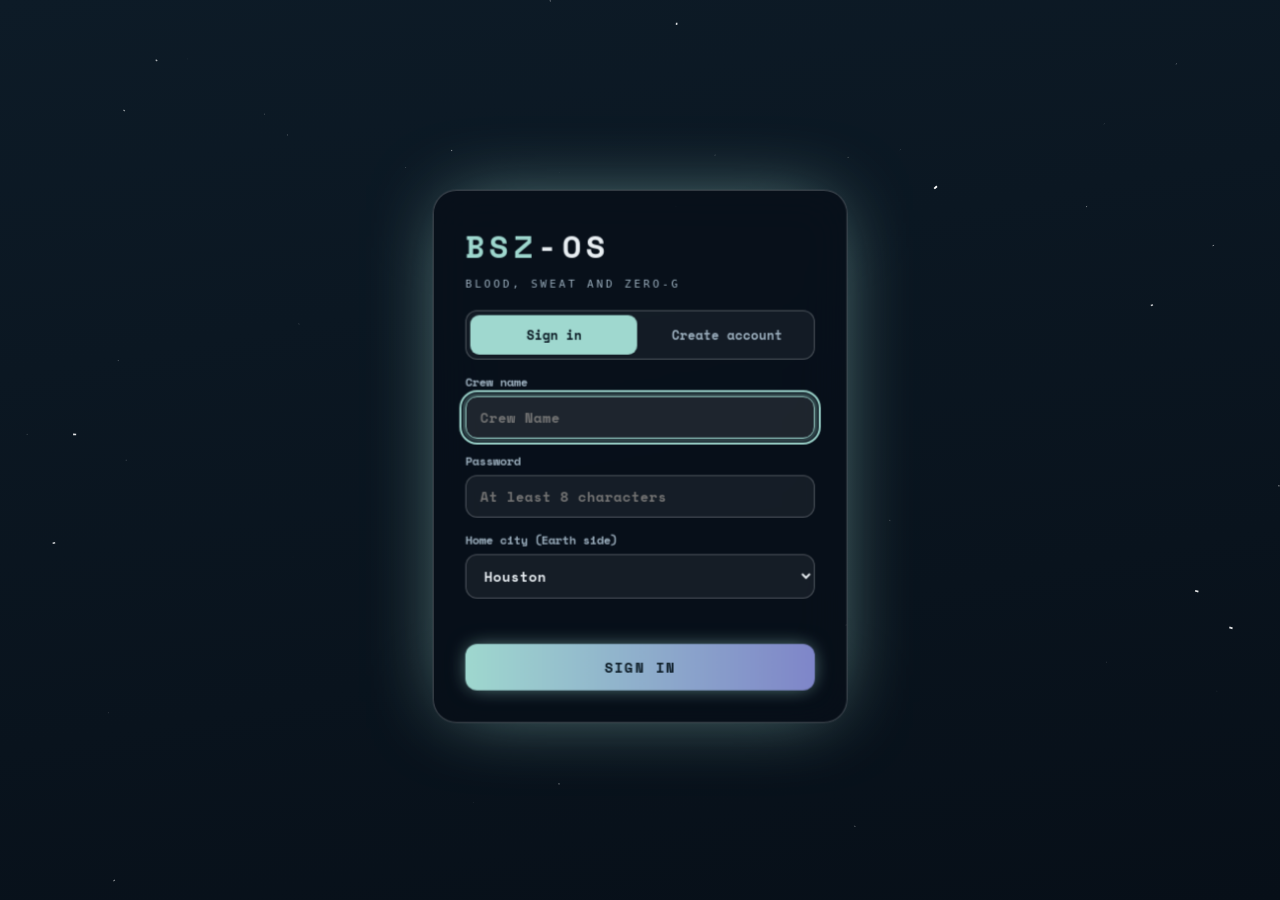
==== commit c8cf7a5f: "more templates" ====
--- a/bsz-os/web/index.html
+++ b/bsz-os/web/index.html
@@ -8,7 +8,7 @@
   <!-- Google Fonts -->
   <link rel="preconnect" href="https://fonts.googleapis.com">
   <link rel="preconnect" href="https://fonts.gstatic.com" crossorigin>
-  <link href="https://fonts.googleapis.com/css2?family=Bungee&family=Cormorant+Garamond:ital,wght@0,500;0,600;1,500&family=Manrope:wght@400;600;700&family=Orbitron:wght@500&family=Space+Mono:wght@400;700&display=swap" rel="stylesheet">
+  <link href="https://fonts.googleapis.com/css2?family=Atkinson+Hyperlegible:ital,wght@0,400;0,700;1,400;1,700&family=Audiowide&family=Bungee&family=Cormorant+Garamond:ital,wght@0,500;0,600;1,500&family=Fraunces:opsz,wght@9..144,600;9..144,700&family=IBM+Plex+Mono:wght@400;700&family=Lexend:wght@400;500;600;700&family=Manrope:wght@400;500;600;700&family=Nunito:wght@400;600;700;800&family=Orbitron:wght@500&family=Outfit:wght@400;600;700&family=Shippori+Mincho:wght@500;700&family=Sora:wght@400;600;700&family=Space+Grotesk:wght@400;600;700&family=Space+Mono:wght@400;700&family=VT323&display=swap" rel="stylesheet">
 
   <link rel="stylesheet" href="css/os.css">
 </head>
--- a/bsz-os/web/css/os.css
+++ b/bsz-os/web/css/os.css
@@ -2,17 +2,169 @@
 
 /* ── THEME SYSTEM ── */
 :root{box-sizing:border-box;padding-top:env(safe-area-inset-top,0px);padding-bottom:env(safe-area-inset-bottom,0px);--R:min(46vw,84vh);
---bg:linear-gradient(170deg,#0d1b27,#070f18);--dk:radial-gradient(80% 100% at 50% 100%,rgba(79,154,154,.28),rgba(127,134,201,.1) 55%,transparent 82%);--t:#e9eff3;--m:#9db0bf;--ln:rgba(233,239,243,.28);--ac:#9fd8cf;--ac2:#7f86c9;--ok:#8fd3b6;--warn:#e3ab90;--info:#a9b8f0;--on:#0b1a24;--gl:rgba(159,216,207,.7);
---fh:"Cormorant Garamond",serif;--fb:Manrope,sans-serif;--hw:500;--hs:1;--fi:normal;--sr:50%;--bw:1px;--dbw:1px;--ss:0 0 0 transparent;--sf:rgba(7,15,24,.72);--pr:999px;--auo:.38;--sto:1;--nbd:none;
+--bg:linear-gradient(170deg,#0d1b27,#070f18);--dk:radial-gradient(80% 100% at 50% 100%,rgba(79,154,154,.28),rgba(127,134,201,.1) 55%,transparent 82%);--t:#e9eff3;--m:#9db0bf;--ln:rgba(233,239,243,.28);--ac:#9fd8cf;--ac2:#7f86c9;--ok:#8fd3b6;--warn:#e3ab90;--info:#a9b8f0;--on:#0b1a24;--text-on-accent:var(--on);--gl:rgba(159,216,207,.7);
+--fh:"Space Mono",monospace;--fb:"Space Mono",monospace;--fn:"Space Mono",monospace;--hw:700;--hs:.72;--fi:normal;--sr:50%;--bw:1px;--dbw:1px;--ss:0 0 0 transparent;--sf:rgba(7,15,24,.72);--pr:999px;--auo:.38;--sto:1;--nbd:none;--motion-level:full;
 --row:112px;--r:18px;--gap:16px;color-scheme:dark}
-[data-theme=nebula]{--bg:#04070f;--dk:radial-gradient(70% 45% at 50% 0%,rgba(255,205,140,.4),transparent 70%),radial-gradient(90% 120% at 50% 100%,#16283f,#0a1322 75%);--t:#fdf1dc;--m:#d3bfa6;--ln:rgba(255,214,160,.5);--ac:#f6c27a;--ac2:#6fa8dc;--ok:#9fe0c2;--warn:#f08a5d;--info:#9cc4f0;--on:#1a1208;--gl:rgba(255,196,120,.85);--hw:600;--sf:rgba(8,14,26,.8);--ss:0 0 18px rgba(255,190,110,.25);--nbd:block;--auo:0;--dsh:0 -8px 60px rgba(255,190,110,.5),inset 0 24px 40px -12px rgba(255,214,160,.5)}
-[data-theme=hud]{--bg:radial-gradient(ellipse at 50% 100%,#04202a,#010608 70%);--dk:repeating-linear-gradient(0deg,rgba(25,230,255,.06) 0 1px,transparent 1px 4px),radial-gradient(80% 100% at 50% 100%,rgba(25,230,255,.18),transparent 75%);--t:#d8fbff;--m:#6fb3bf;--ln:rgba(25,230,255,.5);--ac:#19e6ff;--ac2:#ff3dac;--ok:#39ffb0;--warn:#ffb020;--info:#7aa2ff;--on:#001418;--gl:rgba(25,230,255,.9);--fh:Orbitron,sans-serif;--fb:"Space Mono",monospace;--hs:.72;--sr:4px;--ss:0 0 12px rgba(25,230,255,.3);--sf:rgba(0,20,26,.88);--pr:4px;--auo:.1}
-[data-theme=retro]{color-scheme:light;--bg:#efdfbf;--dk:radial-gradient(circle at 50% 100%,#f6ebd0 0 62%,#efb23a 62% 65%,#e8602c 65% 68%,#2f7f78 68% 71%,transparent 71%);--t:#2b1d14;--m:#6b5646;--ln:#2b1d14;--ac:#e8602c;--ac2:#2f7f78;--ok:#2f7f78;--warn:#c8441a;--info:#8a5a00;--on:#fff4de;--gl:rgba(232,96,44,.5);--fh:Bungee,sans-serif;--hs:.62;--hw:400;--bw:3px;--dbw:3px;--ss:3px 3px 0 #2b1d14;--sf:#f9efd8;--sbc:#2b1d14;--auo:0;--sto:0}
-[data-theme=paper]{color-scheme:light;--bg:#f4efe4;--dk:radial-gradient(80% 100% at 50% 100%,rgba(168,72,58,.09),transparent 70%);--t:#23211f;--m:#6d665c;--ln:rgba(35,33,31,.4);--ac:#a8483a;--ac2:#5b6b4f;--ok:#4f7a58;--warn:#b5651d;--info:#4a5f8a;--on:#fbf6ea;--gl:rgba(168,72,58,.3);--hw:600;--fi:italic;--sf:#fbf7ee;--auo:0;--sto:0}
-[data-theme=clay]{color-scheme:light;--bg:#dfe3f1;--dk:linear-gradient(180deg,#e9ecf8,#dde1f0);--t:#3b3f5c;--m:#7a7f9e;--ln:rgba(59,63,92,.18);--ac:#6c74f0;--ac2:#f08fb0;--ok:#2f9e82;--warn:#d9792f;--info:#5560e0;--on:#fff;--gl:rgba(108,116,240,.4);--fh:Manrope,sans-serif;--hw:700;--hs:.72;--sr:38%;--bw:0px;--dbw:0px;--ss:7px 7px 16px #b9bfd6,-7px -7px 16px #fff;--sf:#e4e8f5;--auo:0;--sto:0}
-[data-theme=brutal]{color-scheme:light;--bg:#ffe14d;--dk:#fff;--t:#000;--m:#333;--ln:#000;--ac:#ff4d6d;--ac2:#3a86ff;--ok:#008a58;--warn:#d85a00;--info:#2a62d8;--on:#000;--gl:rgba(255,77,109,.5);--fh:"Space Mono",monospace;--fb:"Space Mono",monospace;--hw:700;--hs:.68;--sr:0;--bw:3px;--dbw:4px;--ss:4px 4px 0 #000;--sf:#fff;--pr:0;--sbc:#000;--auo:0;--sto:0}
-[data-theme=glass]{--bg:radial-gradient(at 15% 10%,#7b5cff,transparent 52%),radial-gradient(at 88% 18%,#ff7ab8,transparent 46%),radial-gradient(at 60% 105%,#2dd4e6,transparent 52%),#1b1340;--dk:linear-gradient(180deg,rgba(255,255,255,.2),rgba(255,255,255,.05));--t:#fff;--m:rgba(255,255,255,.78);--ln:rgba(255,255,255,.45);--ac:#fff0fb;--ac2:#c9b8ff;--ok:#a8ffe0;--warn:#ffd0a8;--info:#c9d6ff;--on:#2a1a5e;--gl:rgba(255,255,255,.85);--hw:600;--hs:.8;--fh:Manrope,sans-serif;--sf:rgba(255,255,255,.16);--dbl:blur(22px);--auo:0;--sto:.5}
-[data-theme=access]{--bg:#000a14;--dk:#06182b;--t:#fff;--m:#e0ecf7;--ln:#fff;--ac:#F0E442;--ac2:#56B4E9;--ok:#56B4E9;--warn:#E69F00;--info:#F0E442;--on:#000;--gl:rgba(240,228,66,.55);--fh:Manrope,sans-serif;--hw:700;--hs:.78;--bw:3px;--dbw:2px;--sf:#000;--auo:0;--sto:.4}
+
+/* ── 13 NEW THEMES ── */
+[data-theme=high-contrast]{
+  color-scheme:dark;
+  --bg:#000000;--dk:#000000;--sf:#000000;--t:#FFFFFF;--m:#E0E0E0;--ln:#FFFFFF;
+  --ac:#FFFF00;--ac2:#00E5FF;--ok:#00E5FF;--warn:#FFB000;--info:#FFFF00;
+  --on:#000000;--text-on-accent:#000000;--gl:transparent;
+  --fh:"Atkinson Hyperlegible",sans-serif;--fb:"Atkinson Hyperlegible",sans-serif;--fn:"Atkinson Hyperlegible",monospace;
+  --hw:700;--hs:1.15;--sr:50%;--bw:3px;--dbw:3px;--ss:none;--motion-level:none;
+  --auo:0;--sto:0;--nbd:none;--sbc:#FFFFFF;
+}
+[data-theme=low-vision-xl]{
+  color-scheme:light;
+  --bg:#FFFFFF;--dk:#FFFFFF;--sf:#F5F7FB;--t:#0A0A0A;--m:#333333;--ln:#0A0A0A;
+  --ac:#0B3D91;--ac2:#5A2D82;--ok:#1B6E3A;--warn:#B54708;--info:#0B3D91;
+  --on:#FFFFFF;--text-on-accent:#FFFFFF;--gl:rgba(11,61,145,.25);
+  --fh:"Atkinson Hyperlegible",sans-serif;--fb:"Atkinson Hyperlegible",sans-serif;--fn:"Atkinson Hyperlegible",monospace;
+  --hw:700;--hs:1.25;--sr:14px;--bw:2px;--dbw:2px;--ss:0 4px 12px rgba(0,0,0,.15);--motion-level:none;
+  --auo:0;--sto:0;--nbd:none;
+}
+[data-theme=lexior]{
+  color-scheme:light;
+  --bg:#FBF4E4;--dk:#FBF4E4;--sf:#F4EAD3;--t:#2B2B2B;--m:#5A5A5A;--ln:rgba(43,43,43,.25);
+  --ac:#2F6F8F;--ac2:#4A5F8A;--ok:#3C7A57;--warn:#B5651D;--info:#4A5F8A;
+  --on:#FFFFFF;--text-on-accent:#FFFFFF;--gl:transparent;
+  --fh:"Lexend",sans-serif;--fb:"Lexend",sans-serif;--fn:"Lexend",monospace;
+  --hw:600;--hs:.9;--sr:14px;--bw:2px;--dbw:2px;--ss:0 2px 8px rgba(43,43,43,.08);--motion-level:none;
+  --auo:0;--sto:0;--nbd:none;
+}
+[data-theme=calm]{
+  color-scheme:dark;
+  --bg:#1E2326;--dk:#1E2326;--sf:#262C30;--t:#DDE3E0;--m:#9AA5A1;--ln:rgba(154,165,161,.22);
+  --ac:#8FB3A3;--ac2:#7A968B;--ok:#8FB3A3;--warn:#C9A27E;--info:#9FB0C7;
+  --on:#1E2326;--text-on-accent:#1E2326;--gl:transparent;
+  --fh:"Manrope",sans-serif;--fb:"Manrope",sans-serif;--fn:"Manrope",monospace;
+  --hw:500;--hs:.85;--sr:8px;--bw:1px;--dbw:1px;--ss:none;--motion-level:none;
+  --auo:0;--sto:0;--nbd:none;
+}
+[data-theme=night-vision]{
+  color-scheme:dark;
+  --bg:#080000;--dk:#080000;--sf:#140505;--t:#D9523F;--m:#8A3A30;--ln:rgba(217,82,63,.35);
+  --ac:#FF6B57;--ac2:#D9523F;--ok:#FF6B57;--warn:#FF8A50;--info:#FF6B57;
+  --on:#080000;--text-on-accent:#080000;--gl:rgba(255,107,87,.3);
+  --fh:"Manrope",sans-serif;--fb:"Manrope",sans-serif;--fn:"Manrope",monospace;
+  --hw:600;--hs:.85;--sr:12px;--bw:1px;--dbw:1px;--ss:0 0 10px rgba(255,107,87,.15);--motion-level:reduced;
+  --auo:0;--sto:0;--nbd:none;
+}
+[data-theme=monochrome]{
+  color-scheme:dark;
+  --bg:#0F0F0F;--dk:#161616;--sf:#1E1E1E;--t:#F2F2F2;--m:#A0A0A0;--ln:#444444;
+  --ac:#FFFFFF;--ac2:#CCCCCC;--ok:#FFFFFF;--warn:#D0D0D0;--info:#E0E0E0;
+  --on:#0F0F0F;--text-on-accent:#0F0F0F;--gl:rgba(255,255,255,.2);
+  --fh:"Atkinson Hyperlegible",sans-serif;--fb:"Atkinson Hyperlegible",sans-serif;--fn:"Atkinson Hyperlegible",monospace;
+  --hw:700;--hs:.85;--sr:8px;--bw:2px;--dbw:2px;--ss:0 2px 10px rgba(0,0,0,.5);--motion-level:reduced;
+  --auo:0;--sto:0;--nbd:none;
+}
+[data-theme=zen-garden]{
+  color-scheme:light;
+  --bg:#F2EEE6;--dk:repeating-radial-gradient(circle at 50% 100%,#EDE9E0 0,#EDE9E0 3px,#F2EEE6 4px,#F2EEE6 12px);
+  --sf:rgba(247,244,238,.92);--t:#2D2A26;--m:#68625B;--ln:rgba(45,42,38,.22);
+  --ac:#6B7F5E;--ac2:#B27A5A;--ok:#5E7F5A;--warn:#B8693A;--info:#5B6F8A;
+  --on:#000000;--text-on-accent:#000000;--gl:rgba(107,127,94,.25);
+  --fh:"Shippori Mincho","Cormorant Garamond",serif;--fb:"Manrope",sans-serif;--fn:"Manrope",monospace;
+  --hw:600;--hs:.9;--sr:44% 56% 52% 48% / 50% 46% 54% 50%;--bw:1.5px;--dbw:1.5px;--ss:0 4px 14px rgba(45,42,38,.08);--motion-level:reduced;
+  --auo:.12;--sto:0;--nbd:none;
+}
+[data-theme=retro-terminal]{
+  color-scheme:dark;
+  --bg:#050A05;--dk:repeating-linear-gradient(0deg,rgba(124,255,138,.04) 0px,transparent 1px 3px),#071007;
+  --sf:#081208;--t:#7CFF8A;--m:#4EA55A;--ln:rgba(124,255,138,.35);
+  --ac:#B6FFC0;--ac2:#7CC8FF;--ok:#7CFF8A;--warn:#FFB000;--info:#7CC8FF;
+  --on:#050A05;--text-on-accent:#050A05;--gl:rgba(124,255,138,.5);
+  --fh:"VT323","IBM Plex Mono",monospace;--fb:"IBM Plex Mono",monospace;--fn:"IBM Plex Mono",monospace;
+  --hw:400;--hs:1;--sr:0px;--bw:1px;--dbw:1px;--ss:0 0 10px rgba(124,255,138,.2);--motion-level:reduced;
+  --auo:0;--sto:0;--nbd:none;
+}
+[data-theme=retro-terminal-amber]{
+  color-scheme:dark;
+  --bg:#0A0700;--dk:repeating-linear-gradient(0deg,rgba(255,176,0,.04) 0px,transparent 1px 3px),#140E00;
+  --sf:#140E00;--t:#FFB000;--m:#BA7E00;--ln:rgba(255,176,0,.35);
+  --ac:#FFE066;--ac2:#FFD27F;--ok:#FFB000;--warn:#FF6600;--info:#FFD27F;
+  --on:#0A0700;--text-on-accent:#0A0700;--gl:rgba(255,176,0,.5);
+  --fh:"VT323","IBM Plex Mono",monospace;--fb:"IBM Plex Mono",monospace;--fn:"IBM Plex Mono",monospace;
+  --hw:400;--hs:1;--sr:0px;--bw:1px;--dbw:1px;--ss:0 0 10px rgba(255,176,0,.2);--motion-level:reduced;
+  --auo:0;--sto:0;--nbd:none;
+}
+[data-theme=deep-ocean]{
+  color-scheme:dark;
+  --bg:radial-gradient(circle at 50% 0%,#002233 0%,#00141F 45%,#000509 100%);
+  --dk:radial-gradient(ellipse at 50% 100%,#00273d 0%,#00121d 60%,#000810 100%);
+  --sf:rgba(0,24,38,.85);--t:#D6F4F2;--m:#7EADB0;--ln:rgba(61,242,224,.3);
+  --ac:#3DF2E0;--ac2:#B35CFF;--warn:#FF8FA3;--ok:#6FFFD0;--info:#8FB4FF;
+  --on:#00141F;--text-on-accent:#00141F;--gl:rgba(61,242,224,.6);
+  --fh:"Outfit","Sora",sans-serif;--fb:"Sora",sans-serif;--fn:"Space Mono",monospace;
+  --hw:600;--hs:.85;--sr:50%;--bw:1px;--dbw:1px;--ss:0 0 25px rgba(61,242,224,.25);--motion-level:full;
+  --auo:.25;--sto:.5;--nbd:none;
+}
+[data-theme=botanical]{
+  color-scheme:light;
+  --bg:#EEF1E6;--dk:radial-gradient(circle at 50% 100%,#F5F7EE 0%,#EEF1E6 70%);
+  --sf:rgba(255,255,255,.88);--t:#22301F;--m:#566852;--ln:rgba(79,122,74,.28);
+  --ac:#4F7A4A;--ac2:#C26A4A;--ok:#4F7A4A;--warn:#D08A2E;--info:#6A8FA8;
+  --on:#FFFFFF;--text-on-accent:#FFFFFF;--gl:rgba(79,122,74,.25);
+  --fh:"Fraunces",serif;--fb:"Nunito",sans-serif;--fn:"Space Mono",monospace;
+  --hw:600;--hs:.9;--sr:50%;--bw:1.5px;--dbw:1.5px;--ss:0 3px 12px rgba(34,48,31,.08);--motion-level:reduced;
+  --auo:.15;--sto:0;--nbd:none;
+}
+[data-theme=dusk-synth]{
+  color-scheme:dark;
+  --bg:linear-gradient(180deg,#1A0B3B 0%,#3D1059 45%,#5B1A7A 75%,#FF5FA2 100%);
+  --dk:linear-gradient(180deg,rgba(91,26,122,.85) 0%,#1A0B3B 100%);
+  --sf:rgba(30,10,60,.85);--t:#FFF1FB;--m:#C299D6;--ln:rgba(255,95,162,.4);
+  --ac:#00F0FF;--ac2:#FF5FA2;--ok:#00F0FF;--warn:#FFB020;--info:#7AA2FF;
+  --on:#0E0320;--text-on-accent:#0E0320;--gl:rgba(255,95,162,.7);
+  --fh:"Audiowide","Syncopate",sans-serif;--fb:"Space Grotesk",sans-serif;--fn:"Space Mono",monospace;
+  --hw:500;--hs:.8;--sr:50%;--bw:1.5px;--dbw:2px;--ss:0 0 20px rgba(0,240,255,.35);--motion-level:full;
+  --auo:.35;--sto:.6;--nbd:none;
+}
+[data-theme=dusk-synth-toned]{
+  color-scheme:dark;
+  --bg:#120726;--dk:linear-gradient(180deg,rgba(60,20,80,.8) 0%,#120726 100%);
+  --sf:#1E0E38;--t:#F3E8F5;--m:#B892C7;--ln:rgba(224,83,145,.35);
+  --ac:#E05391;--ac2:#8F66B8;--ok:#68D0B8;--warn:#E09853;--info:#7898D0;
+  --on:#0E0320;--text-on-accent:#0E0320;--gl:rgba(224,83,145,.25);
+  --fh:"Audiowide","Syncopate",sans-serif;--fb:"Space Grotesk",sans-serif;--fn:"Space Mono",monospace;
+  --hw:500;--hs:.8;--sr:50%;--bw:1.5px;--dbw:1.5px;--ss:0 0 15px rgba(224,83,145,.25);--motion-level:reduced;
+  --auo:.2;--sto:.3;--nbd:none;
+}
+[data-theme=cozy-hearth]{
+  color-scheme:dark;
+  --bg:radial-gradient(circle at 50% 60%,#302018 0%,#1F1612 70%);
+  --dk:radial-gradient(circle at 50% 100%,#3D261C 0%,#1F1612 80%);
+  --sf:rgba(45,32,26,.9);--t:#F5E6D3;--m:#A89280;--ln:rgba(232,162,74,.25);
+  --ac:#E8A24A;--ac2:#C4694A;--ok:#8FA58A;--warn:#E0A070;--info:#A9B8D0;
+  --on:#1F1612;--text-on-accent:#1F1612;--gl:rgba(232,162,74,.45);
+  --fh:"Fraunces",serif;--fb:"Nunito",sans-serif;--fn:"Space Mono",monospace;
+  --hw:600;--hs:.9;--sr:22px;--bw:1.5px;--dbw:1.5px;--ss:0 4px 18px rgba(232,162,74,.15);--motion-level:reduced;
+  --auo:.2;--sto:0;--nbd:none;
+}
+[data-theme=mischief-plush]{
+  color-scheme:light;
+  --bg:radial-gradient(#d6c7b7 1.2px,transparent 1.2px) 0 0 / 14px 14px,#EFE3D6;
+  --dk:radial-gradient(#d7bfdf 1px,transparent 1px) 0 0 / 8px 8px,linear-gradient(180deg,#F6EBFA 0%,#E8D8F3 100%);
+  --sf:#FAF3ED;--t:#3E2B35;--m:#6F5462;--ln:rgba(90,59,46,.25);
+  --ac:#8E5BB5;--ac2:#F29BB6;--ok:#2F8F73;--warn:#C2571F;--info:#5B6FC0;
+  --on:#FFFFFF;--text-on-accent:#FFFFFF;--gl:rgba(142,91,181,.4);
+  --fh:"Nunito",sans-serif;--fb:"Nunito",sans-serif;--fn:"Nunito",monospace;
+  --hw:800;--hs:.85;--sr:50%;--bw:3px;--dbw:3px;--ss:0 4px 0 rgba(90,59,46,.35);--motion-level:full;
+  --auo:0;--sto:0;--nbd:none;
+}
+
+/* ── PREVIOUS BASE THEMES ── */
+[data-theme=nebula]{--bg:#04070f;--dk:radial-gradient(70% 45% at 50% 0%,rgba(255,205,140,.4),transparent 70%),radial-gradient(90% 120% at 50% 100%,#16283f,#0a1322 75%);--t:#fdf1dc;--m:#d3bfa6;--ln:rgba(255,214,160,.5);--ac:#f6c27a;--ac2:#6fa8dc;--ok:#9fe0c2;--warn:#f08a5d;--info:#9cc4f0;--on:#1a1208;--text-on-accent:#1a1208;--gl:rgba(255,196,120,.85);--fh:"Space Mono",monospace;--fb:"Space Mono",monospace;--fn:"Space Mono",monospace;--hw:700;--hs:.72;--sf:rgba(8,14,26,.8);--ss:0 0 18px rgba(255,190,110,.25);--nbd:block;--auo:0;--motion-level:full;--dsh:0 -8px 60px rgba(255,190,110,.5),inset 0 24px 40px -12px rgba(255,214,160,.5)}
+[data-theme=hud]{--bg:radial-gradient(ellipse at 50% 100%,#04202a,#010608 70%);--dk:repeating-linear-gradient(0deg,rgba(25,230,255,.06) 1px,transparent 1px 4px),radial-gradient(80% 100% at 50% 100%,rgba(25,230,255,.18),transparent 75%);--t:#d8fbff;--m:#6fb3bf;--ln:rgba(25,230,255,.5);--ac:#19e6ff;--ac2:#ff3dac;--ok:#39ffb0;--warn:#ffb020;--info:#7aa2ff;--on:#001418;--text-on-accent:#001418;--gl:rgba(25,230,255,.9);--fh:Orbitron,sans-serif;--fb:"Space Mono",monospace;--fn:"Space Mono",monospace;--hs:.72;--sr:4px;--ss:0 0 12px rgba(25,230,255,.3);--sf:rgba(0,20,26,.88);--pr:4px;--auo:.1;--motion-level:full}
+[data-theme=retro]{color-scheme:light;--bg:#efdfbf;--dk:radial-gradient(circle at 50% 100%,#f6ebd0 0 62%,#efb23a 62% 65%,#e8602c 65% 68%,#2f7f78 68% 71%,transparent 71%);--t:#2b1d14;--m:#6b5646;--ln:#2b1d14;--ac:#e8602c;--ac2:#2f7f78;--ok:#2f7f78;--warn:#c8441a;--info:#8a5a00;--on:#fff4de;--text-on-accent:#fff4de;--gl:rgba(232,96,44,.5);--fh:Bungee,sans-serif;--fb:"Space Mono",monospace;--fn:"Space Mono",monospace;--hs:.62;--hw:400;--bw:3px;--dbw:3px;--ss:3px 3px 0 #2b1d14;--sf:#f9efd8;--sbc:#2b1d14;--auo:0;--sto:0;--motion-level:reduced}
+[data-theme=paper]{color-scheme:light;--bg:#f4efe4;--dk:radial-gradient(80% 100% at 50% 100%,rgba(168,72,58,.09),transparent 70%);--t:#23211f;--m:#6d665c;--ln:rgba(35,33,31,.4);--ac:#a8483a;--ac2:#5b6b4f;--ok:#4f7a58;--warn:#b5651d;--info:#4a5f8a;--on:#fbf6ea;--text-on-accent:#fbf6ea;--gl:rgba(168,72,58,.3);--fh:"Cormorant Garamond",serif;--fb:Manrope,sans-serif;--hw:600;--hs:1;--fi:italic;--sf:#fbf7ee;--auo:0;--sto:0;--fn:"Space Mono",monospace;--motion-level:reduced}
+[data-theme=clay]{color-scheme:light;--bg:#dfe3f1;--dk:linear-gradient(180deg,#e9ecf8,#dde1f0);--t:#3b3f5c;--m:#7a7f9e;--ln:rgba(59,63,92,.18);--ac:#6c74f0;--ac2:#f08fb0;--ok:#2f9e82;--warn:#d9792f;--info:#5560e0;--on:#fff;--text-on-accent:#fff;--gl:rgba(108,116,240,.4);--fh:Manrope,sans-serif;--fb:Manrope,sans-serif;--hw:700;--hs:.72;--sr:38%;--bw:0px;--dbw:0px;--ss:7px 7px 16px #b9bfd6,-7px -7px 16px #fff;--sf:#e4e8f5;--auo:0;--sto:0;--fn:Manrope,sans-serif;--motion-level:full}
+[data-theme=brutal]{color-scheme:light;--bg:#ffe14d;--dk:#fff;--t:#000;--m:#333;--ln:#000;--ac:#ff4d6d;--ac2:#3a86ff;--ok:#008a58;--warn:#d85a00;--info:#2a62d8;--on:#000;--text-on-accent:#000;--gl:rgba(255,77,109,.5);--fh:"Space Mono",monospace;--fb:"Space Mono",monospace;--fn:"Space Mono",monospace;--hw:700;--hs:.68;--sr:0;--bw:3px;--dbw:4px;--ss:4px 4px 0 #000;--sf:#fff;--pr:0;--sbc:#000;--auo:0;--sto:0;--motion-level:reduced}
+[data-theme=glass]{--bg:radial-gradient(at 15% 10%,#7b5cff,transparent 52%),radial-gradient(at 88% 18%,#ff7ab8,transparent 46%),radial-gradient(at 60% 105%,#2dd4e6,transparent 52%),#1b1340;--dk:linear-gradient(180deg,rgba(255,255,255,.2),rgba(255,255,255,.05));--t:#fff;--m:rgba(255,255,255,.78);--ln:rgba(255,255,255,.45);--ac:#fff0fb;--ac2:#c9b8ff;--ok:#a8ffe0;--warn:#ffd0a8;--info:#c9d6ff;--on:#2a1a5e;--text-on-accent:#2a1a5e;--gl:rgba(255,255,255,.85);--hw:600;--hs:.8;--fh:Manrope,sans-serif;--fb:Manrope,sans-serif;--sf:rgba(255,255,255,.16);--dbl:blur(22px);--auo:0;--sto:.5;--fn:Manrope,sans-serif;--motion-level:full}
+[data-theme=access]{--bg:#000a14;--dk:#06182b;--t:#fff;--m:#e0ecf7;--ln:#fff;--ac:#F0E442;--ac2:#56B4E9;--ok:#56B4E9;--warn:#E69F00;--info:#F0E442;--on:#000;--text-on-accent:#000;--gl:rgba(240,228,66,.55);--fh:Manrope,sans-serif;--fb:Manrope,sans-serif;--hw:700;--hs:.78;--bw:3px;--dbw:2px;--sf:#000;--auo:0;--sto:.4;--fn:"Space Mono",monospace;--motion-level:reduced}
 
 body[data-density=compact]{--row:92px;--gap:10px}
 
@@ -24,7 +176,7 @@
 button,input,select{font:inherit;color:inherit}
 button{cursor:pointer;background:none;border:0;padding:0}
 :focus-visible{outline:2px solid var(--ac);outline-offset:4px}
-.num,.bigtime,.stat b,.gval{font-variant-numeric:tabular-nums;font-family:"Cascadia Mono",Consolas,monospace}
+.num,.bigtime,.stat b,.gval,.lc-time,.wc-bigtime,.wc-time,.wc-sec,.alarm-time,.alarm-ringing-time,.sw-display,.timer-readout,.met-readout,.met-num,.lap-time,.lap-split,.t-spin,.alarm-time-input,.ringing-time{font-variant-numeric:tabular-nums lining-nums;font-feature-settings:"tnum" 1,"lnum" 1;font-family:var(--fn)}
 .dim{color:var(--m)}
 
 /* ── AURORA BACKGROUND BLOBS ── */
@@ -52,7 +204,7 @@
 .logo b{font-family:var(--fh);font-size:calc(30px*(1 + var(--hs))/2);font-weight:var(--hw);font-style:var(--fi)}
 .logo small{display:block;color:var(--m);font-size:13px}
 .tbtn{border:var(--bw) solid var(--ln);border-radius:var(--pr);padding:9px 18px;font-size:14px;font-weight:700;color:var(--t);background:var(--sf);box-shadow:var(--ss)}
-.themes{position:absolute;right:30px;top:calc(env(safe-area-inset-top,0px) + 70px);display:none;flex-direction:column;gap:4px;background:var(--sf);color:var(--t);border:1px solid var(--ln);border-radius:16px;padding:10px;backdrop-filter:blur(14px)}
+.themes{position:absolute;right:30px;top:calc(env(safe-area-inset-top,0px) + 70px);display:none;flex-direction:column;gap:4px;background:var(--sf);color:var(--t);border:1px solid var(--ln);border-radius:16px;padding:10px;backdrop-filter:blur(14px);max-height:calc(100vh - 120px);overflow-y:auto;z-index:100;box-shadow:0 8px 32px rgba(0,0,0,.45)}
 .themes.open{display:flex}
 .themes button{display:flex;align-items:center;gap:12px;border:1px solid transparent;border-radius:12px;padding:8px 12px;font-size:14px;text-align:left}
 .themes button[aria-pressed=true]{border-color:var(--ac)}
@@ -60,14 +212,17 @@
 
 /* ── DISK / CIRCULAR DIAL ── */
 .disk{position:fixed;left:50%;bottom:0;width:calc(var(--R)*2);height:var(--R);margin-left:calc(var(--R)*-1);border-radius:var(--R) var(--R) 0 0;background:var(--dk);border:var(--dbw) solid var(--ln);border-bottom:0;backdrop-filter:var(--dbl,none);box-shadow:var(--dsh,none)}
-.slot{position:absolute;left:50%;bottom:0;width:calc(var(--R)*.095);height:calc(var(--R)*.095);margin:0 0 calc(var(--R)*-.0475) calc(var(--R)*-.0475);transition:transform .9s cubic-bezier(.3,1.25,.5,1);color:var(--m);z-index:2}
+.slot{position:absolute;left:50%;bottom:0;width:calc(var(--R)*.095);height:calc(var(--R)*.095);margin:0 0 calc(var(--R)*-.0475) calc(var(--R)*-.0475);transition:transform .9s cubic-bezier(.3,1.25,.5,1);color:var(--m);z-index:2;display:flex;align-items:center;justify-content:center}
+.slot-lbl{display:none;position:absolute;top:calc(100% + 5px);left:50%;transform:translateX(-50%);font-family:var(--fb);font-size:11px;font-weight:700;white-space:nowrap;color:var(--t);pointer-events:none;background:var(--sf);border:max(1px,var(--bw)) solid var(--ln);padding:2px 8px;border-radius:999px;box-shadow:0 3px 8px rgba(0,0,0,.35);letter-spacing:.02em;z-index:5}
+.slot.sel .slot-lbl{display:block}
+[data-theme=low-vision-xl] .slot .slot-lbl,[data-theme=lexior] .slot .slot-lbl{display:block!important}
 .o{width:100%;height:100%;border-radius:var(--sr);border:var(--bw) solid var(--ln);background:var(--sf);box-shadow:var(--ss);display:grid;place-items:center;backdrop-filter:var(--dbl,none);transition:background .4s,color .4s;animation:fz var(--du,6s) ease-in-out var(--dl,0s) infinite alternate}
 @keyframes fz{to{transform:translate(var(--dx,0),var(--dy,0))}}
 .o svg{width:52%;height:52%;fill:none;stroke:currentColor;stroke-width:1.6;stroke-linecap:round;stroke-linejoin:round}
 .slot:hover{color:var(--t)}
 .sel{color:var(--on)!important}
 .sel .o{background:var(--ac);border-color:var(--sbc,var(--ac));box-shadow:var(--ss),0 0 30px var(--gl)}
-.sl{position:absolute;left:0;right:0;top:calc(var(--R)*.09);text-align:center;font-size:calc(var(--R)*.0165);letter-spacing:.14em;color:var(--ac);font-weight:700}
+.sl{display:none!important}
 .arr{position:absolute;bottom:calc(var(--R)*.035);width:calc(var(--R)*.05);height:calc(var(--R)*.05);border:var(--bw) solid var(--ln);border-radius:var(--sr);color:var(--t);background:var(--sf);box-shadow:var(--ss);font-size:calc(var(--R)*.026);display:grid;place-items:center}
 .arr.l{left:calc(50% - var(--R)*.58)}.arr.r{left:calc(50% + var(--R)*.53)}
 
@@ -93,6 +248,16 @@
 .page-header h2{font-family:var(--fh);font-size:clamp(26px,3.5vw,36px);font-weight:var(--hw,600);color:var(--t);margin:0 0 6px;text-shadow:0 0 16px var(--gl)}
 .page-header p{font-size:15px;color:var(--m);margin:0;max-width:65ch;line-height:1.5}
 .page-body{width:100%}
+.page.ai-full{overflow:hidden}
+.page.ai-full .page-top{display:flex;flex-shrink:0}
+.page.ai-full .page-header{display:none}
+.page.ai-full .page-content{max-width:none;flex:1;min-height:0;height:calc(100% - 53px);padding:14px 20px 16px;box-sizing:border-box;display:flex;flex-direction:column}
+.page.ai-full .page-body{flex:1;min-height:0;height:100%;width:100%;display:flex;flex-direction:column}
+.page.ai-full .ai-page-chat{flex:1;min-height:0;height:100%;width:100%;max-width:none;display:flex}
+.page.ai-full .chat-dashboard{flex:1;min-height:0;width:100%;height:100%;max-width:none}
+.page.ai-full .chat-main{flex:1;min-height:0;display:flex;flex-direction:column}
+.page.ai-full .chat-main .chat{flex:1;min-height:0;width:auto;max-width:none;padding:0;border:0;border-radius:0;background:transparent;box-shadow:none;display:flex;flex-direction:column}
+.page.ai-full .chat-main .msgs{flex:1;min-height:0;overflow-y:auto}
 .panel-act{display:flex;gap:12px;justify-content:center;margin-top:10px}
 .open-pill{padding:.5em 1.5em;font-size:1.02em;font-weight:700;border-color:var(--ac);background:color-mix(in srgb,var(--ac) 20%,var(--sf));cursor:pointer;box-shadow:0 0 18px -4px var(--gl);transition:transform .2s,background .2s,box-shadow .2s}
 .open-pill:hover{background:color-mix(in srgb,var(--ac) 35%,var(--sf));transform:translateY(-2px) scale(1.03)}
@@ -101,6 +266,18 @@
 .dot{display:inline-block;width:8px;height:8px;border-radius:50%;background:var(--ok);box-shadow:0 0 8px var(--ok)}
 .dot.f{background:var(--warn);box-shadow:0 0 8px var(--warn)}
 .dot.s{background:var(--info);box-shadow:0 0 8px var(--info)}
+[data-theme=monochrome] .dot,[data-theme=night-vision] .dot{width:auto;height:auto;border-radius:3px;padding:0 4px;font-size:11px;font-weight:800;box-shadow:none;background:none;color:var(--t);display:inline-flex;align-items:center;justify-content:center}
+[data-theme=monochrome] .dot::before,[data-theme=night-vision] .dot::before{content:"✔"}
+[data-theme=monochrome] .dot.f::before,[data-theme=night-vision] .dot.f::before{content:"▲"}
+[data-theme=monochrome] .dot.s::before,[data-theme=night-vision] .dot.s::before{content:"◆"}
+[data-theme=retro-terminal] .dot,[data-theme=retro-terminal-amber] .dot{width:auto;height:auto;background:none;box-shadow:none;font-size:11px;font-family:var(--fn);font-weight:700;display:inline-flex}
+[data-theme=retro-terminal] .dot::before,[data-theme=retro-terminal-amber] .dot::before{content:"[OK]";color:var(--ok)}
+[data-theme=retro-terminal] .dot.f::before,[data-theme=retro-terminal-amber] .dot.f::before{content:"[WARN]";color:var(--warn)}
+[data-theme=retro-terminal] .dot.s::before,[data-theme=retro-terminal-amber] .dot.s::before{content:"[INFO]";color:var(--info)}
+[data-theme=mischief-plush] .dot{width:auto;height:auto;background:none;box-shadow:none;font-size:11px;font-family:var(--fb);font-weight:700;display:inline-flex}
+[data-theme=mischief-plush] .dot::before{content:"✔ Normal";color:var(--ok)}
+[data-theme=mischief-plush] .dot.f::before{content:"▲ Attention";color:var(--warn)}
+[data-theme=mischief-plush] .dot.s::before{content:"◆ Note";color:var(--info)}
 .pe{color:var(--ac);font-weight:700;letter-spacing:.14em;font-size:.8em}
 .page .solid{margin-top:.8em}
 
@@ -116,12 +293,15 @@
 .bub{position:absolute;right:85%;bottom:70%;width:15em;background:var(--sf);backdrop-filter:blur(12px);border:max(1px,var(--bw)) solid var(--ac);color:var(--t);border-radius:16px 16px 4px 16px;padding:.75em 1em;font-weight:600;font-size:14px;line-height:1.4;text-align:left;opacity:0;transform:translateY(6px);transition:.3s;pointer-events:none}
 .bub.flip{right:auto;left:85%;border-radius:16px 16px 16px 4px}
 .bub.show{opacity:1;transform:none}
-.ask{position:absolute;right:90%;bottom:4%;width:250px;display:none;align-items:center;gap:6px;background:var(--sf);backdrop-filter:blur(12px);border:max(1px,var(--bw)) solid var(--ac);border-radius:var(--pr);box-shadow:var(--ss);padding:5px 5px 5px 14px;cursor:auto}
+.ask{position:absolute;right:90%;bottom:4%;width:250px;display:none;align-items:center;gap:6px;background:var(--sf);backdrop-filter:blur(12px);border:max(1px,var(--bw)) solid var(--ac);border-radius:var(--pr);box-shadow:var(--ss);padding:5px 5px 5px 14px;cursor:auto;pointer-events:auto;touch-action:auto}
 .ask.open{display:flex}.ask.flip{right:auto;left:90%}
 .ask input{flex:1;min-width:0;background:none;border:0;outline:0;color:var(--t);font:600 14px var(--fb);user-select:text;-webkit-user-select:text;cursor:text}
 .ask input::placeholder{color:var(--m)}
 .ask:focus-within{box-shadow:var(--ss),0 0 16px var(--gl)}
-.ask button{flex:none;width:30px;height:30px;border-radius:var(--sr);background:var(--ac);color:var(--on);display:grid;place-items:center;font-size:14px}
+.ask button{flex:none;width:30px;height:30px;border-radius:var(--sr);background:var(--ac);color:var(--on);display:grid;place-items:center;font-size:14px}.ask.busy{opacity:.75}
+.zibo-plush-ears, .zibo-leaf-antenna, .zibo-ocean-lure, .zibo-scarf, .zibo-sunglasses, .zibo-plush-grin, .zibo-pixel {
+  display: none;
+}
 
 /* ── LAYOUT: ROOT & COL ── */
 #stars{position:fixed;inset:0;z-index:0;pointer-events:none}
@@ -243,11 +423,63 @@
 .msgs{flex:1;overflow:auto;display:flex;flex-direction:column;gap:6px}
 .msg{max-width:88%;padding:7px 11px;border-radius:14px;font-size:13px;line-height:1.4;background:rgba(255,255,255,.06);white-space:pre-wrap}
 .msg.me{align-self:flex-end;background:color-mix(in srgb,var(--ac) 30%,transparent)}
+.chat-dashboard{display:grid;grid-template-columns:minmax(170px,.75fr) minmax(0,1.6fr);gap:12px;min-height:0;flex:1}
+.chat-history-panel,.chat-main{min-height:0;border:1px solid var(--ln);border-radius:12px;background:rgba(255,255,255,.03);padding:10px;display:flex;flex-direction:column;gap:8px}
+.chat-history-head,.chat-main-head{display:flex;align-items:center;justify-content:space-between;gap:8px;min-height:30px}
+.chat-search,.chat-category{width:100%;padding:7px 9px;border-radius:9px}
+.chat-history{display:flex;flex-direction:column;gap:4px;overflow:auto}
+.chat-history-item{display:flex;align-items:stretch;gap:4px;border-radius:9px;color:var(--t);background:rgba(255,255,255,.04)}
+.chat-history-item.selected,.chat-history-item:hover{background:color-mix(in srgb,var(--ac) 18%,transparent);outline:1px solid var(--ac)}
+.chat-history-open{display:flex;flex:1;min-width:0;flex-direction:column;gap:3px;text-align:left;padding:8px;color:inherit}
+.chat-history-actions{display:flex;flex-direction:column}.chat-history-actions button{padding:3px 5px;color:var(--m);font-size:10px}.chat-history-actions button:hover{color:var(--warn)}
+.chat-history-item small{color:var(--m);font-size:10px}
+.chat-main .chat{min-height:0}
+.ai-page-chat{height:calc(100vh - 150px);min-height:480px;display:flex}.ai-page-chat .chat-dashboard{width:100%}.ai-page-chat .chat-main{background:rgba(255,255,255,.04)}
+.zibo-avatar{width:36px;height:36px;border-radius:50%;display:inline-flex;align-items:center;justify-content:center;background:color-mix(in srgb,var(--ac) 20%,var(--sf));border:1.5px solid color-mix(in srgb,var(--ac) 45%,transparent);box-shadow:0 0 14px -2px var(--gl);overflow:hidden;flex-shrink:0}
+.zibo-avatar svg{width:30px;height:30px;display:block;transform:translateY(1px)}
+.chat-head-left{display:flex;align-items:center;gap:12px}
+.chat-head-info{display:flex;flex-direction:column;gap:2px}
+.chat-bot-name{font-family:var(--fh);font-size:14px;font-weight:700;color:var(--t);display:flex;align-items:center;gap:6px}
+.chat-bot-name .bot-badge{font-family:var(--fn,inherit);font-size:9px;font-weight:600;letter-spacing:.08em;text-transform:uppercase;padding:1px 6px;border-radius:999px;background:color-mix(in srgb,var(--ac) 20%,transparent);color:var(--ac);border:1px solid color-mix(in srgb,var(--ac) 35%,transparent)}
+.chat-main-head .chat-current-title{font-size:12px;color:var(--m);font-weight:400}
+.msg-row.ai-row{display:flex;align-items:flex-end;gap:8px;max-width:88%;align-self:flex-start}
+.msg-row.ai-row .zibo-avatar{width:26px;height:26px;margin-bottom:2px;box-shadow:none;border-width:1px}
+.msg-row.ai-row .zibo-avatar svg{width:22px;height:22px}
+.msg-row.ai-row .msg.ai{max-width:100%}
+.chat-main .msg.ai{align-self:flex-start;background:color-mix(in srgb,var(--ac2) 20%,transparent);border-bottom-left-radius:4px}.chat-main .msg.me{border-bottom-right-radius:4px}
 
 /* ── WIDGET: GAME ── */
 .game{flex:1;min-height:0;display:flex;flex-direction:column;align-items:center;gap:8px;outline:0}
 .game canvas{flex:1;min-height:0;aspect-ratio:1;max-width:100%;border-radius:12px;background:rgba(0,0,0,.35);border:1px solid var(--ln)}
+.games-stage> .snake-game{flex:0 0 auto}
+.games-stage> .snake-game canvas{flex:0 0 auto;width:min(90vw,68vh,640px);height:auto;max-width:100%;min-height:0}
 .board{flex:1;min-height:0;aspect-ratio:1;max-width:100%;display:grid;grid-template:repeat(4,1fr)/repeat(4,1fr);gap:6px;padding:6px;border-radius:12px;background:rgba(0,0,0,.35)}
+.games-menu{display:grid;grid-template-columns:repeat(auto-fit,minmax(210px,1fr));gap:14px;max-width:900px;margin:auto}
+.games-choice{display:flex;align-items:center;gap:14px;min-height:110px;padding:18px;text-align:left;border:1px solid var(--ln);border-radius:16px;background:rgba(255,255,255,.04);color:var(--t);cursor:pointer}
+.games-choice:hover{border-color:var(--ac);background:color-mix(in srgb,var(--ac) 12%,transparent);transform:translateY(-2px)}
+.games-choice-icon{font-size:30px;color:var(--ac2)}
+.games-choice span:last-child{display:grid;gap:7px}.games-choice b{font-size:14px}.games-choice small{color:var(--m)}
+.page-content:has(.games-view){display:flex;flex-direction:column;min-height:0;height:calc(100vh - 54px);padding-bottom:20px}
+.page-content:has(.games-view) .page-header{flex:0 0 auto}
+.page-content:has(.games-view) .page-body{display:flex;flex:1;min-height:0;overflow:hidden}
+.games-view{display:flex;flex:1;min-height:0;flex-direction:column}
+.games-stage{position:relative;display:flex;flex:1;min-height:0;overflow:auto;flex-direction:column;align-items:center;justify-content:flex-start;padding:4px 0}
+.games-back{position:sticky;top:4px;z-index:5;align-self:flex-start;flex:0 0 auto;margin:0 8px 0 0;padding:8px 12px;border:1px solid var(--ln);border-radius:10px;background:var(--sf);color:var(--t);cursor:pointer;white-space:nowrap}
+.games-back:hover{border-color:var(--ac);background:color-mix(in srgb,var(--ac) 18%,var(--sf))}
+.games-stage> .game{width:100%;max-width:720px;min-height:0}.games-stage> .game .board{flex:0 1 auto;width:min(78vmin,520px);height:min(78vmin,520px);aspect-ratio:1;margin:auto}.games-stage> .game .kv{flex:0 0 auto}
+.games-stage> .native-orbit{width:min(100%,760px);height:auto;min-height:0;padding:14px 18px;border:1px solid var(--ln);border-radius:18px;background:linear-gradient(145deg,color-mix(in srgb,var(--sf) 92%,transparent),color-mix(in srgb,var(--ac) 5%,transparent));box-shadow:0 12px 40px rgba(0,0,0,.2);color:var(--t)}
+.games-stage> .native-orbit h1{font-family:var(--fh);color:var(--t);text-shadow:0 0 16px var(--gl)}
+.games-stage> .native-orbit .wrap{width:100%;max-width:100%}
+.games-stage> .native-orbit .bar{position:sticky;top:0;z-index:3;padding:8px;border:1px solid var(--ln);border-radius:12px;background:color-mix(in srgb,var(--sf) 92%,transparent);backdrop-filter:blur(12px)}
+.games-stage> .native-orbit #p2{display:block!important}
+.games-stage> .native-orbit #c3,.games-stage> .native-orbit #cg{width:min(100%,calc(100vh - 360px));max-width:620px}
+.games-stage> .native-orbit #p2 .leg{max-width:620px;margin:10px auto 0}
+.games-stage> .native-orbit button{border-color:var(--ln);background:var(--sf);color:var(--t)}
+.games-stage> .native-orbit button:hover,.games-stage> .native-orbit button.on{border-color:var(--ac);background:color-mix(in srgb,var(--ac) 18%,var(--sf))}
+.games-stage.paused>*{filter:blur(4px);pointer-events:none}
+.games-pause{position:absolute;inset:0;z-index:2;display:grid;place-content:center;justify-items:center;gap:10px;background:rgba(5,8,18,.72);backdrop-filter:blur(6px);text-align:center}
+.games-pause[hidden],.games-stage[hidden],.games-menu[hidden]{display:none}
+.games-actions{display:flex;gap:10px}
 .t{display:grid;place-items:center;border-radius:9px;font-weight:700;font-size:clamp(14px,2.6vw,24px);background:rgba(255,255,255,.05);color:#fff}
 .t[data-v]{background:hsl(calc(var(--h)),70%,calc(30% + var(--l)))}
 
@@ -273,12 +505,20 @@
 .err{color:var(--warn);font-size:13px}
 
 /* ── AUTH (renamed to .apanel to avoid conflict with dial .panel) ── */
-.auth{position:absolute;inset:0;display:grid;place-items:center;padding:20px}
-.apanel{width:min(400px,100%);padding:28px;border:1px solid var(--ln);border-radius:24px;background:var(--sf);backdrop-filter:blur(20px);display:grid;gap:14px;box-shadow:0 0 80px -20px var(--ac)}
-.apanel h1{font-size:30px;letter-spacing:.14em}.apanel h1 b{color:var(--ac)}.apanel .tag{font-size:11px;letter-spacing:.26em;text-transform:uppercase;color:var(--m);margin-top:-8px}
-.tabs{display:flex;gap:6px;padding:4px;border-radius:12px;background:rgba(255,255,255,.05)}.tabs button{flex:1;border:0;background:transparent;padding:8px;border-radius:9px;color:var(--m)}.tabs button.on{background:var(--ac);color:#fff}
-.apanel label{display:grid;gap:4px;font-size:12px;color:var(--m)}
-.go{padding:12px;border:0;border-radius:12px;background:linear-gradient(90deg,var(--ac),var(--ac2));color:#fff;font-weight:700;letter-spacing:.08em;transition:.2s}.go:hover{filter:brightness(1.15);transform:translateY(-1px)}
+.auth{position:absolute;inset:0;display:grid;place-items:center;padding:20px;z-index:10}
+.apanel{width:min(420px,100%);padding:32px;border:max(1px,var(--bw)) solid var(--ln);border-radius:24px;background:var(--sf);backdrop-filter:blur(24px);display:grid;gap:14px;box-shadow:0 0 80px -20px var(--gl)}
+.apanel h1{font-family:var(--fh);font-size:32px;letter-spacing:.14em;margin:0;color:var(--t)}
+.apanel h1 b{color:var(--ac)}
+.apanel .tag{font-size:11px;letter-spacing:.26em;text-transform:uppercase;color:var(--m);margin-top:-6px;margin-bottom:6px}
+.tabs{display:flex;gap:6px;padding:4px;border-radius:12px;background:rgba(255,255,255,.05);border:1px solid var(--ln)}
+.tabs button{flex:1;border:0;background:transparent;padding:10px;border-radius:9px;color:var(--m);font-weight:600;font-size:13px;cursor:pointer;transition:.2s}
+.tabs button.on{background:var(--ac);color:var(--on);font-weight:700}
+.apanel label{display:grid;gap:6px;font-size:12px;color:var(--m);font-weight:600}
+.apanel input,.apanel select{padding:10px 14px;border-radius:12px;border:1px solid var(--ln);background:rgba(255,255,255,.06);color:var(--t);font:inherit;font-size:14px}
+.apanel input:focus,.apanel select:focus{border-color:var(--ac);box-shadow:0 0 0 3px color-mix(in srgb,var(--ac) 25%,transparent);background:rgba(255,255,255,.09)}
+.go{padding:13px;border:0;border-radius:12px;background:linear-gradient(90deg,var(--ac),var(--ac2));color:var(--on);font-weight:700;font-size:14px;letter-spacing:.1em;cursor:pointer;transition:.2s;box-shadow:0 0 20px -4px var(--gl)}
+.go:hover{filter:brightness(1.12);transform:translateY(-1px)}
+.err{color:var(--warn);font-size:13px;font-weight:600;min-height:18px}
 
 /* ── SETTINGS ── */
 .set{display:grid;gap:14px;max-width:640px}.set section{padding:16px;border:1px solid var(--ln);border-radius:16px;background:var(--sf);display:grid;gap:10px}
@@ -320,6 +560,10 @@
 .row2{display:flex;gap:.6em;flex-wrap:wrap;justify-content:center}
 .rc{display:flex;gap:.6em;align-items:center;justify-content:center;flex-wrap:wrap;color:var(--m);font-size:.85em;margin-top:.2em}
 .bd{height:17em;width:auto;overflow:visible}
+.health-menu{display:flex;flex-direction:column;align-items:center;gap:.8em;width:100%}
+.health-tabs{display:flex;justify-content:center;gap:.6em}
+.health-view{display:flex;justify-content:center;align-items:center;gap:2.2em;width:100%}
+.health-view[hidden]{display:none}
 .hs{fill:var(--sf);stroke:var(--ac);stroke-width:1.6;cursor:pointer;transition:.2s;transform-box:fill-box;transform-origin:center}
 .hs:hover,.hs.on{fill:var(--ac)}.hs.warn{stroke:var(--warn)}.hs.pu{animation:pu 1s ease-in-out infinite}
 @keyframes pu{50%{transform:scale(1.3)}}
@@ -361,6 +605,9 @@
 /* ── UI-TEST CHAT (page version, scoped wider) ── */
 .page .chat{width:30em;max-width:100%;display:flex;flex-direction:column;gap:.8em;padding:1em;border:max(1px,var(--bw)) solid var(--ln);border-radius:1.2em;background:var(--sf);box-shadow:var(--ss);text-align:left}
 .page .msg{align-self:flex-start;max-width:85%;padding:.6em .9em;border-radius:1em 1em 1em .2em;background:color-mix(in srgb,var(--ac) 22%,transparent);line-height:1.4}
+.page .msg.thinking{color:var(--m);letter-spacing:.18em;animation:thinkpulse 1.2s ease-in-out infinite}
+@keyframes thinkpulse{50%{opacity:.45;transform:translateY(-1px)}}
+.bub.thinking{animation:thinkpulse 1.2s ease-in-out infinite}
 .cf{display:flex;align-items:center;gap:.6em;border:max(1px,var(--bw)) solid var(--ln);border-radius:var(--pr);padding:.3em .3em .3em 1em}
 .cf:focus-within{border-color:var(--ac)}
 .cf input{flex:1;min-width:0;background:none;border:0;outline:0;color:var(--t);font:inherit;font-weight:600}
@@ -368,6 +615,612 @@
 .cf button{flex:none;width:2.2em;height:2.2em;border-radius:var(--sr);background:var(--ac);color:var(--on);display:grid;place-items:center}
 
 /* ── REDUCE MOTION ── */
-.rm *{animation:none!important;transition:none!important}.lg .panel,.lg .page{font-size:calc(var(--R)*.024)}
-@media (prefers-reduced-motion:reduce){*{animation:none!important}}
+/* “reduce motion” must stop floating menus, glow pulses, the drifting background and Zibo’s bobbing */
+html[data-motion="reduced"] .o,
+html[data-motion="none"] .o,
+body.rm .o,
+@media (prefers-reduced-motion: reduce) {
+  .o, .au, .zi, .star, .panel.home h2, .zen-ripple, .plush-wobble, .dusk-grid, .hearth-breathe {
+    animation: none !important;
+  }
+}
+html[data-motion="reduced"] .au,
+html[data-motion="none"] .au,
+body.rm .au {
+  animation: none !important;
+}
+html[data-motion="reduced"] .zi,
+html[data-motion="none"] .zi,
+body.rm .zi {
+  animation: none !important;
+}
+html[data-motion="reduced"] .star,
+html[data-motion="none"] .star,
+body.rm .star {
+  animation: none !important;
+}
+html[data-motion="reduced"] .panel.home h2,
+html[data-motion="none"] .panel.home h2,
+body.rm .panel.home h2 {
+  animation: none !important;
+  text-shadow: none !important;
+}
+html[data-motion="none"] .eyes,
+body.rm[data-motion="none"] .eyes {
+  animation: none !important;
+}
+html[data-motion="reduced"] .sel .o,
+html[data-motion="none"] .sel .o,
+body.rm .sel .o {
+  animation: none !important;
+}
+.rm *{transition:none!important}
+.lg .panel,.lg .page{font-size:calc(var(--R)*.024)}
+
+/* ── 13 THEMES STYLING OVERRIDES ── */
+
+/* 1. High Contrast */
+[data-theme=high-contrast] * {
+  backdrop-filter: none !important;
+}
+[data-theme=high-contrast] .o {
+  border-radius: 50% !important;
+  border: 3px solid #FFFFFF !important;
+  background: #000000 !important;
+  color: #FFFFFF !important;
+  box-shadow: none !important;
+  animation: none !important;
+}
+[data-theme=high-contrast] .slot.sel .o {
+  background: #FFFF00 !important;
+  color: #000000 !important;
+  border-color: #FFFF00 !important;
+  outline: 3px solid #FFFFFF !important;
+  outline-offset: 3px !important;
+  box-shadow: none !important;
+}
+[data-theme=high-contrast] .slot.sel .slot-lbl {
+  background: #000000 !important;
+  color: #FFFF00 !important;
+  border: 2px solid #FFFFFF !important;
+}
+[data-theme=high-contrast] .disk,
+[data-theme=high-contrast] .inner,
+[data-theme=high-contrast] .tbtn,
+[data-theme=high-contrast] .pill,
+[data-theme=high-contrast] .arr,
+[data-theme=high-contrast] .bub,
+[data-theme=high-contrast] .ask,
+[data-theme=high-contrast] .themes {
+  border: 3px solid #FFFFFF !important;
+  background: #000000 !important;
+  box-shadow: none !important;
+}
+[data-theme=high-contrast] .alien .zibo-body {
+  fill: #FFFF00 !important;
+  stroke: #000000 !important;
+  stroke-width: 4.5px !important;
+}
+[data-theme=high-contrast] .alien svg {
+  filter: none !important;
+}
+[data-theme=high-contrast] .alien .eyes ellipse {
+  fill: #000000 !important;
+}
+[data-theme=high-contrast] .alien .eyes circle {
+  fill: #FFFFFF !important;
+}
+[data-theme=high-contrast] .alien .zibo-standard-antenna path {
+  stroke: #000000 !important;
+  stroke-width: 4px !important;
+}
+[data-theme=high-contrast] .alien .zibo-standard-antenna circle {
+  fill: #FFFF00 !important;
+  stroke: #000000 !important;
+  stroke-width: 3px !important;
+}
+[data-theme=high-contrast] .alien .zi {
+  animation: none !important;
+}
+
+/* 2. Low Vision XL */
+[data-theme=low-vision-xl] {
+  font-size: 125%;
+}
+[data-theme=low-vision-xl] .slot {
+  width: calc(var(--R) * .133) !important;
+  height: calc(var(--R) * .133) !important;
+  min-width: 56px !important;
+  min-height: 56px !important;
+  margin: 0 0 calc(var(--R) * -.0665) calc(var(--R) * -.0665) !important;
+}
+[data-theme=low-vision-xl] .slot .o {
+  min-width: 56px !important;
+  min-height: 56px !important;
+  animation: none !important;
+}
+[data-theme=low-vision-xl] button,
+[data-theme=low-vision-xl] .pill,
+[data-theme=low-vision-xl] .tbtn,
+[data-theme=low-vision-xl] .arr {
+  min-height: 56px !important;
+  min-width: 56px !important;
+  font-size: 16px !important;
+}
+[data-theme=low-vision-xl] .slot-lbl {
+  font-size: 13px !important;
+}
+[data-theme=low-vision-xl] .alien {
+  width: calc(var(--R) * .14) !important;
+  min-width: 106px !important;
+  padding: 12px;
+}
+[data-theme=low-vision-xl] .alien .zi {
+  animation: none !important;
+}
+
+/* 3. Lexior */
+[data-theme=lexior] body,
+[data-theme=lexior] .page,
+[data-theme=lexior] .panel,
+[data-theme=lexior] p {
+  letter-spacing: .05em !important;
+  line-height: 1.7 !important;
+  text-align: left !important;
+}
+[data-theme=lexior] * {
+  font-style: normal !important;
+  text-transform: none !important;
+  text-shadow: none !important;
+}
+[data-theme=lexior] .panel h2,
+[data-theme=lexior] .page h2,
+[data-theme=lexior] .logo b {
+  text-shadow: none !important;
+  letter-spacing: .05em !important;
+  font-style: normal !important;
+}
+[data-theme=lexior] .o {
+  border-radius: 14px !important;
+  border-width: 2px !important;
+  animation: none !important;
+}
+[data-theme=lexior] .alien .zi {
+  animation: none !important;
+}
+
+/* 4. Low-Stimulation Calm */
+[data-theme=calm] * {
+  backdrop-filter: none !important;
+  text-shadow: none !important;
+  box-shadow: none !important;
+}
+[data-theme=calm] .o,
+[data-theme=calm] .alien .zi,
+[data-theme=calm] .eyes,
+[data-theme=calm] .au,
+[data-theme=calm] .star {
+  animation: none !important;
+}
+
+/* 5. Night Vision */
+[data-theme=night-vision] .alien svg {
+  filter: drop-shadow(0 0 10px #FF6B57) brightness(0.85) !important;
+}
+[data-theme=night-vision] .zibo-cheeks {
+  fill: #FF6B57 !important;
+}
+[data-theme=night-vision] .alien .zi {
+  animation-duration: 10s !important;
+}
+
+/* 6. Monochrome */
+[data-theme=monochrome] {
+  filter: grayscale(1);
+}
+[data-theme=monochrome] .alien {
+  filter: grayscale(1) !important;
+}
+
+/* 7. Zen Garden */
+[data-theme=zen-garden] .o {
+  border-radius: 44% 56% 52% 48% / 50% 46% 54% 50% !important;
+  background: #E8E3D8 !important;
+  border-color: rgba(45, 42, 38, 0.22) !important;
+}
+[data-theme=zen-garden] .sel .o {
+  background: #6B7F5E !important;
+  color: #000000 !important;
+  border-color: #6B7F5E !important;
+  animation: zenRipple 3.5s ease-out infinite !important;
+}
+@keyframes zenRipple {
+  0% { box-shadow: 0 0 0 0 rgba(107, 127, 94, 0.6); }
+  70% { box-shadow: 0 0 0 20px rgba(107, 127, 94, 0); }
+  100% { box-shadow: 0 0 0 0 rgba(107, 127, 94, 0); }
+}
+[data-theme=zen-garden] .zibo-standard-antenna { display: none !important; }
+[data-theme=zen-garden] .zibo-leaf-antenna { display: block !important; }
+[data-theme=zen-garden] .alien .zibo-body {
+  fill: #D8D4CC !important;
+  stroke: #6B7F5E !important;
+  stroke-width: 2px !important;
+}
+
+/* 8. Retro Terminal */
+[data-theme=retro-terminal] .o,
+[data-theme=retro-terminal-amber] .o {
+  border-radius: 0 !important;
+  border: 1px solid var(--ln) !important;
+  background: var(--sf) !important;
+  position: relative;
+}
+[data-theme=retro-terminal] .o::before,
+[data-theme=retro-terminal-amber] .o::before {
+  content: "";
+  position: absolute;
+  top: -2px; left: -2px;
+  width: 6px; height: 6px;
+  border-top: 2px solid var(--ac);
+  border-left: 2px solid var(--ac);
+}
+[data-theme=retro-terminal] .o::after,
+[data-theme=retro-terminal-amber] .o::after {
+  content: "";
+  position: absolute;
+  bottom: -2px; right: -2px;
+  width: 6px; height: 6px;
+  border-bottom: 2px solid var(--ac);
+  border-right: 2px solid var(--ac);
+}
+[data-theme=retro-terminal] body::after,
+[data-theme=retro-terminal-amber] body::after {
+  content: "";
+  position: fixed;
+  inset: 0;
+  pointer-events: none;
+  background: repeating-linear-gradient(0deg, rgba(0,0,0,0.25) 0px, transparent 1px 3px);
+  z-index: 9999;
+}
+[data-theme=retro-terminal] .slot.sel .slot-lbl::after,
+[data-theme=retro-terminal-amber] .slot.sel .slot-lbl::after {
+  content: " █";
+  animation: termBlink 1.2s infinite;
+}
+@keyframes termBlink {
+  0%, 49% { opacity: 1; }
+  50%, 100% { opacity: 0; }
+}
+[data-theme=retro-terminal] .zibo-body,
+[data-theme=retro-terminal] .zibo-standard-antenna,
+[data-theme=retro-terminal] .eyes,
+[data-theme=retro-terminal] .zibo-cheeks,
+[data-theme=retro-terminal] .zibo-smile,
+[data-theme=retro-terminal-amber] .zibo-body,
+[data-theme=retro-terminal-amber] .zibo-standard-antenna,
+[data-theme=retro-terminal-amber] .eyes,
+[data-theme=retro-terminal-amber] .zibo-cheeks,
+[data-theme=retro-terminal-amber] .zibo-smile {
+  display: none !important;
+}
+[data-theme=retro-terminal] .zibo-pixel,
+[data-theme=retro-terminal-amber] .zibo-pixel {
+  display: block !important;
+}
+
+/* 9. Deep Ocean */
+[data-theme=deep-ocean] .o {
+  border-radius: 50% !important;
+  background: radial-gradient(circle at 40% 35%, rgba(255,255,255,0.7) 0%, rgba(61,242,224,0.4) 40%, rgba(0,20,31,0.8) 100%) !important;
+  box-shadow: 0 0 20px rgba(61,242,224,0.45) !important;
+  animation: oceanJelly 5s ease-in-out infinite alternate !important;
+  position: relative;
+}
+@keyframes oceanJelly {
+  0% { transform: translateY(0); }
+  100% { transform: translateY(-9px); }
+}
+[data-theme=deep-ocean] .o::after {
+  content: "";
+  position: absolute;
+  top: 90%; left: 30%; right: 30%; height: 14px;
+  background: repeating-linear-gradient(90deg, var(--ac) 0 1px, transparent 1px 4px);
+  opacity: .5;
+  mask: linear-gradient(180deg, #000, transparent);
+  -webkit-mask: linear-gradient(180deg, #000, transparent);
+  pointer-events: none;
+}
+[data-theme=deep-ocean] .zibo-standard-antenna { display: none !important; }
+[data-theme=deep-ocean] .zibo-ocean-lure { display: block !important; }
+[data-theme=deep-ocean] .alien svg {
+  filter: drop-shadow(0 0 20px var(--gl)) !important;
+}
+
+/* 10. Botanical Greenhouse */
+[data-theme=botanical] .slot:nth-child(even) .o {
+  background: #C26A4A !important;
+  color: #FFFFFF !important;
+  border-color: #A35034 !important;
+}
+[data-theme=botanical] .slot:nth-child(odd) .o {
+  background: #4F7A4A !important;
+  color: #FFFFFF !important;
+  border-color: #385E34 !important;
+}
+[data-theme=botanical] .slot.sel .o {
+  background: #4F7A4A !important;
+  border-color: #22301F !important;
+  box-shadow: 0 0 22px rgba(79, 122, 74, 0.45) !important;
+}
+[data-theme=botanical] body::before {
+  content: "";
+  position: fixed;
+  inset: 0;
+  pointer-events: none;
+  background: repeating-linear-gradient(60deg, rgba(255,255,255,0.3) 0, rgba(255,255,255,0.3) 1.5px, transparent 1.5px, transparent 65px),
+              repeating-linear-gradient(-60deg, rgba(255,255,255,0.3) 0, rgba(255,255,255,0.3) 1.5px, transparent 1.5px, transparent 65px);
+  z-index: 0;
+}
+[data-theme=botanical] .zibo-standard-antenna { display: none !important; }
+[data-theme=botanical] .zibo-leaf-antenna { display: block !important; }
+
+/* 11. Dusk Synth */
+[data-theme=dusk-synth] .o,
+[data-theme=dusk-synth-toned] .o {
+  border-radius: 50% !important;
+  background: linear-gradient(135deg, rgba(0,240,255,0.8) 0%, rgba(255,95,162,0.8) 100%) !important;
+  border: 1.5px solid rgba(255,255,255,0.6) !important;
+  box-shadow: 0 0 18px rgba(0,240,255,0.5), inset 0 2px 4px rgba(255,255,255,0.6) !important;
+  color: #0E0320 !important;
+}
+[data-theme=dusk-synth] .disk {
+  background:
+    linear-gradient(180deg, transparent 40%, rgba(255, 95, 162, 0.15) 100%),
+    repeating-linear-gradient(90deg, rgba(0, 240, 255, 0.15) 0 1px, transparent 1px 30px),
+    linear-gradient(180deg, rgba(91, 26, 122, 0.85) 0%, #1A0B3B 100%) !important;
+}
+[data-theme=dusk-synth] .zibo-sunglasses,
+[data-theme=dusk-synth-toned] .zibo-sunglasses {
+  display: block !important;
+}
+[data-theme=dusk-synth] .eyes,
+[data-theme=dusk-synth-toned] .eyes {
+  opacity: 0;
+}
+
+/* 12. Cozy Hearth */
+[data-theme=cozy-hearth] .o {
+  border-radius: 20px !important;
+  background: radial-gradient(circle at 45% 40%, #E8A24A 0%, #7A4222 75%) !important;
+  border: 1.5px solid rgba(232, 162, 74, 0.4) !important;
+  color: #FFFFFF !important;
+  animation: hearthBreathe 4.5s ease-in-out infinite alternate !important;
+}
+@keyframes hearthBreathe {
+  0% { box-shadow: 0 0 12px rgba(232, 162, 74, 0.25); }
+  100% { box-shadow: 0 0 26px rgba(232, 162, 74, 0.65); }
+}
+[data-theme=cozy-hearth] body::after {
+  content: "";
+  position: fixed;
+  inset: 0;
+  pointer-events: none;
+  background: radial-gradient(circle at 50% 50%, transparent 40%, rgba(10, 5, 2, 0.6) 100%);
+  z-index: 1;
+}
+[data-theme=cozy-hearth] .zibo-scarf { display: block !important; }
+
+/* 14. Mischief Plush */
+[data-theme=mischief-plush] .o {
+  border-radius: 50% !important;
+  border: 3px solid #5A3B2E !important;
+  box-shadow: 0 4px 0 rgba(90,59,46,.35) !important;
+  background: #FAF3ED !important;
+}
+[data-theme=mischief-plush] .sel .o {
+  background: var(--ac) !important;
+  color: #FFFFFF !important;
+  border-color: #5A3B2E !important;
+  box-shadow: 0 4px 0 rgba(90,59,46,.35), 0 0 24px var(--gl) !important;
+  animation: plushWobble 1.3s ease-in-out infinite alternate !important;
+}
+@keyframes plushWobble {
+  0% { transform: rotate(-6deg); }
+  100% { transform: rotate(6deg); }
+}
+[data-theme=mischief-plush] .disk {
+  border: 3px solid #5A3B2E !important;
+  border-bottom: 0 !important;
+}
+[data-theme=mischief-plush] .pill,
+[data-theme=mischief-plush] .tbtn,
+[data-theme=mischief-plush] .btn,
+[data-theme=mischief-plush] .open-pill,
+[data-theme=mischief-plush] .arr {
+  border: 3px solid #5A3B2E !important;
+  border-radius: 999px !important;
+  box-shadow: 0 4px 0 rgba(90,59,46,.35) !important;
+}
+[data-theme=mischief-plush] .page h2,
+[data-theme=mischief-plush] .panel h2,
+[data-theme=mischief-plush] .logo b {
+  font-family: "Nunito", sans-serif !important;
+  font-weight: 800 !important;
+  -webkit-text-stroke: 0.5px rgba(90, 59, 46, 0.4);
+  text-shadow: none !important;
+}
+[data-theme=mischief-plush] .zibo-plush-ears { display: block !important; }
+[data-theme=mischief-plush] .zibo-plush-grin { display: block !important; }
+[data-theme=mischief-plush] .zibo-smile { display: none !important; }
+[data-theme=mischief-plush] .zibo-body {
+  stroke: #5A3B2E !important;
+  stroke-width: 3px !important;
+}
 @media (max-width:720px){.panel,.page{font-size:calc(var(--R)*.024)}.w{flex-wrap:wrap;gap:1em}.notes,.sgrid{grid-template-columns:1fr}}
+
+/* ── MINIMALIST LANDING CLOCK HERO ── */
+.clock-panel{justify-content:center}
+.clock-landing-wrap{display:flex;flex-direction:column;align-items:center;justify-content:center;gap:1.1em;width:100%;padding:.2em 0}
+.landing-clock-hero{display:flex;flex-direction:column;align-items:center;justify-content:center;text-align:center;gap:.35em;cursor:pointer;user-select:none;transition:transform .2s ease,opacity .2s ease;padding:.6em 1.4em;border-radius:var(--pr)}
+.landing-clock-hero:hover{transform:translateY(-2px)}
+.landing-clock-hero:focus-visible{outline:2px solid var(--ac);outline-offset:6px}
+.lc-time{font-family:var(--fn);font-size:clamp(3.4em,6.8vw,4.8em);font-weight:700;color:var(--t);text-shadow:0 0 28px var(--gl);letter-spacing:-.02em;line-height:1;font-variant-numeric:tabular-nums lining-nums;font-feature-settings:"tnum" 1,"lnum" 1}
+.lc-date{font-family:var(--fb);font-size:clamp(1.15em,2vw,1.35em);font-weight:500;color:var(--t);opacity:.9;margin-top:.25em;letter-spacing:.01em}
+.lc-tz{font-family:var(--fb);font-size:clamp(.9em,1.6vw,1.05em);color:var(--m);letter-spacing:.02em}
+
+/* ── SVG ICONS & BADGES ── */
+.app-svg-ico{display:inline-block;vertical-align:middle;flex-shrink:0}
+.clock-nav-btn .nav-icon{display:inline-flex;align-items:center;justify-content:center}
+.ringing-bell{display:flex;align-items:center;justify-content:center;margin:0 auto;color:var(--warn);animation:bellShake .8s infinite alternate}
+@keyframes bellShake{0%{transform:rotate(-12deg)}100%{transform:rotate(12deg)}}
+.ev-bullet{width:6px;height:6px;border-radius:50%;background:var(--ac);display:inline-block;flex-shrink:0}
+
+/* ── CLOCK APPLET TAB NAVIGATION ── */
+.clock-nav{display:flex;gap:.5em;flex-wrap:wrap;justify-content:center;padding:.5em .8em;margin-bottom:1.5em;border-radius:var(--pr);background:var(--sf);border:max(1px,var(--bw)) solid var(--ln);box-shadow:var(--ss)}
+.clock-nav-btn{display:inline-flex;align-items:center;gap:.5em;padding:.55em 1.15em;border-radius:var(--pr);border:1px solid transparent;background:transparent;color:var(--m);font-weight:700;font-size:.92em;cursor:pointer;transition:.2s}
+.clock-nav-btn:hover{color:var(--t);background:color-mix(in srgb,var(--ac) 15%,transparent)}
+.clock-nav-btn.on{background:var(--ac);color:var(--on);border-color:var(--ac);box-shadow:0 0 16px var(--gl)}
+.clock-content{width:100%;min-height:400px}
+.sec-head{display:flex;justify-content:space-between;align-items:center;margin-bottom:1.3em;flex-wrap:wrap;gap:.8em}
+.sec-head h3{font-size:1.5em;font-weight:700;color:var(--t)}
+
+/* ── WORLD CLOCK ── */
+.world-grid{display:grid;grid-template-columns:repeat(auto-fill,minmax(280px,1fr));gap:1em}
+.wc-card{background:var(--sf);border:max(1px,var(--bw)) solid var(--ln);border-radius:1.2em;padding:1.2em;box-shadow:var(--ss);display:flex;flex-direction:column;gap:.65em;transition:transform .2s,border-color .2s}
+.wc-card:hover{transform:translateY(-3px);border-color:var(--ac)}
+.wc-card.is-local{border-color:var(--ac);background:color-mix(in srgb,var(--ac) 8%,var(--sf));box-shadow:0 0 20px color-mix(in srgb,var(--ac) 28%,transparent)}
+.wc-card-top{display:flex;justify-content:space-between;align-items:flex-start;gap:.6em}
+.wc-city{display:flex;align-items:center;gap:.5em;flex-wrap:wrap;font-size:1.15em;font-weight:700;color:var(--t)}
+.wc-time-row{display:flex;justify-content:space-between;align-items:baseline}
+.wc-bigtime{font-family:var(--fn);font-size:2.2em;font-weight:700;color:var(--t);letter-spacing:-.02em;font-variant-numeric:tabular-nums lining-nums;font-feature-settings:"tnum" 1,"lnum" 1}
+.wc-sec{font-size:1.1em;color:var(--ac);opacity:.85;font-weight:700}
+.wc-ampm{font-size:.8em;color:var(--m);font-weight:700;margin-left:.3em}
+.wc-dn-badge{padding:.2em .65em;border-radius:999px;font-size:.72em;font-weight:700;letter-spacing:.06em;text-transform:uppercase}
+.wc-dn-badge.day{background:color-mix(in srgb,var(--warn) 20%,var(--sf));color:var(--warn);border:1px solid color-mix(in srgb,var(--warn) 45%,transparent)}
+.wc-dn-badge.night{background:color-mix(in srgb,var(--info) 20%,var(--sf));color:var(--info);border:1px solid color-mix(in srgb,var(--info) 45%,transparent)}
+.wc-date-row{display:flex;justify-content:space-between;align-items:center;font-size:.85em;color:var(--m)}
+.wc-badges{display:flex;gap:.4em;align-items:center}
+.wc-rel-badge{font-weight:700;color:var(--ac);font-size:.9em}
+.wc-utc-badge{font-size:.85em;opacity:.75}
+.wc-card-actions{display:flex;gap:.4em;align-items:center;margin-top:.2em;border-top:1px solid color-mix(in srgb,var(--ln) 40%,transparent);padding-top:.6em}
+
+/* ── MODALS (TIMEZONE SEARCH & ALARM) ── */
+.modal-overlay{position:fixed;inset:0;background:rgba(0,0,0,.75);backdrop-filter:blur(8px);z-index:1000;display:grid;place-items:center;padding:1.5em;animation:fadeIn .2s ease}
+.tz-modal{background:var(--bg);border:max(1px,var(--bw)) solid var(--ln);border-radius:1.4em;width:100%;max-width:560px;max-height:85vh;display:flex;flex-direction:column;padding:1.4em;gap:1em;box-shadow:0 20px 60px rgba(0,0,0,.7)}
+.tz-modal-head{display:flex;justify-content:space-between;align-items:center}
+.tz-modal-head h3{font-size:1.3em;font-weight:700;color:var(--t)}
+.tz-search-input{width:100%;padding:.75em 1em;border-radius:var(--pr);border:1px solid var(--ln);background:var(--sf);color:var(--t);outline:none;font-size:.95em}
+.tz-search-input:focus{border-color:var(--ac);box-shadow:0 0 12px var(--gl)}
+.tz-filter-chips{display:flex;gap:.4em;flex-wrap:wrap}
+.tz-results-list{flex:1;overflow-y:auto;display:flex;flex-direction:column;gap:.4em;max-height:360px;padding-right:.4em}
+.tz-result-row{display:flex;justify-content:space-between;align-items:center;padding:.7em 1em;border-radius:var(--pr);border:1px solid color-mix(in srgb,var(--ln) 50%,transparent);background:var(--sf);transition:.15s;text-align:left;width:100%}
+.tz-result-row:hover{border-color:var(--ac);background:color-mix(in srgb,var(--ac) 15%,var(--sf));transform:translateX(3px)}
+.tz-res-info{display:flex;align-items:center;gap:.6em;flex-wrap:wrap}
+.tz-res-info b{color:var(--t);font-size:1.05em}
+.tz-res-meta{display:flex;align-items:center;gap:.6em}
+.tz-offset{font-family:monospace;font-size:.85em;color:var(--m)}
+.tz-add-plus{font-size:1.2em;font-weight:700;color:var(--ac)}
+.tz-empty{padding:1.5em;text-align:center;color:var(--m)}
+
+/* ── ALARMS ── */
+.alarms-list{display:flex;flex-direction:column;gap:.8em}
+.alarm-card{background:var(--sf);border:max(1px,var(--bw)) solid var(--ln);border-radius:1.2em;padding:1.1em 1.4em;display:flex;justify-content:space-between;align-items:center;gap:1em;transition:.2s}
+.alarm-card.disabled{opacity:.6}
+.alarm-card.active{border-color:color-mix(in srgb,var(--ac) 50%,var(--ln));box-shadow:var(--ss)}
+.alarm-main{display:flex;align-items:center;gap:1.4em;flex-wrap:wrap}
+.alarm-time{font-family:var(--fn);font-size:2.2em;font-weight:700;color:var(--t);letter-spacing:-.02em}
+.alarm-meta{display:flex;flex-direction:column;gap:.3em}
+.alarm-label{font-weight:700;font-size:1em;color:var(--t)}
+.alarm-days{display:flex;gap:.3em}
+.day-pill{width:1.8em;height:1.8em;border-radius:50%;display:grid;place-items:center;font-size:.75em;font-weight:700;border:1px solid var(--ln);color:var(--m);background:transparent;transition:.15s}
+.day-pill.on{background:var(--ac);color:var(--on);border-color:var(--ac)}
+.alarm-actions{display:flex;align-items:center;gap:.6em}
+.alarm-toggle{width:2.8em;height:1.6em;border-radius:999px;border:1px solid var(--ln);background:color-mix(in srgb,var(--m) 20%,transparent);position:relative;cursor:pointer;transition:.2s;flex-shrink:0}
+.alarm-toggle .toggle-slider{position:absolute;top:.15em;left:.15em;width:1.2em;height:1.2em;border-radius:50%;background:var(--m);transition:.2s}
+.alarm-toggle.on{background:var(--ac);border-color:var(--ac)}
+.alarm-toggle.on .toggle-slider{left:1.35em;background:var(--on)}
+.alarm-modal{background:var(--bg);border:max(1px,var(--bw)) solid var(--ln);border-radius:1.4em;width:100%;max-width:460px;display:flex;flex-direction:column;padding:1.4em;gap:1em;box-shadow:0 20px 60px rgba(0,0,0,.7)}
+.alarm-time-input{font-size:1.8em;font-family:monospace;font-weight:700;padding:.3em .6em;border-radius:var(--pr);border:1px solid var(--ln);background:var(--sf);color:var(--t);text-align:center}
+.alarm-label-input{padding:.6em 1em;border-radius:var(--pr);border:1px solid var(--ln);background:var(--sf);color:var(--t)}
+.modal-days-row{display:flex;gap:.4em;flex-wrap:wrap}
+
+/* ── ALARM RINGING OVERLAY ── */
+.alarm-ringing-overlay{position:fixed;inset:0;background:rgba(0,0,0,.85);backdrop-filter:blur(12px);z-index:2000;display:grid;place-items:center;padding:1.5em}
+.alarm-ringing-card{background:var(--bg);border:2px solid var(--warn);border-radius:1.6em;padding:2.2em;text-align:center;max-width:420px;width:100%;box-shadow:0 0 45px var(--warn);display:flex;flex-direction:column;gap:1.1em;animation:alarmPulse 1s ease-in-out infinite alternate}
+@keyframes alarmPulse{from{transform:scale(1)}to{transform:scale(1.03)}}
+.alarm-ringing-icon{font-size:3.5em}
+.alarm-ringing-time{font-size:2.8em;font-weight:800;font-family:var(--fn);color:var(--t)}
+.alarm-ringing-label{font-size:1.2em;font-weight:600;color:var(--m)}
+.alarm-ringing-actions{display:flex;gap:1em;justify-content:center;margin-top:.8em}
+
+/* ── STOPWATCH ── */
+.stopwatch-container{display:flex;flex-direction:column;align-items:center;gap:1.6em;padding:1.5em 0}
+.sw-display{font-family:var(--fn);font-size:4.2em;font-weight:700;color:var(--t);text-shadow:0 0 24px var(--gl);letter-spacing:-.02em;font-variant-numeric:tabular-nums lining-nums;font-feature-settings:"tnum" 1,"lnum" 1}
+.sw-actions{display:flex;gap:1.2em;justify-content:center}
+.sw-btn{min-width:6.8em;padding:.7em 1.5em;font-size:1.05em;font-weight:700}
+.sw-btn.start{background:color-mix(in srgb,var(--ok) 30%,var(--sf));border-color:var(--ok);color:var(--ok)}
+.sw-btn.pause{background:color-mix(in srgb,var(--warn) 30%,var(--sf));border-color:var(--warn);color:var(--warn)}
+.sw-btn.reset{background:var(--sf);border-color:var(--ln);color:var(--m)}
+.sw-btn.lap{background:color-mix(in srgb,var(--ac) 20%,var(--sf));border-color:var(--ac);color:var(--ac)}
+.sw-laps-box{width:100%;max-width:540px;background:var(--sf);border:max(1px,var(--bw)) solid var(--ln);border-radius:1.2em;padding:1em;max-height:280px;overflow-y:auto}
+.sw-laps-head{display:flex;justify-content:space-between;font-weight:700;font-size:.85em;color:var(--m);border-bottom:1px solid var(--ln);padding-bottom:.5em;margin-bottom:.5em}
+.sw-laps-list{display:flex;flex-direction:column;gap:.35em}
+.sw-lap-row{display:flex;justify-content:space-between;align-items:center;padding:.45em .6em;border-radius:var(--sr);font-size:.95em}
+.sw-lap-row.fastest{background:color-mix(in srgb,var(--ok) 18%,transparent);color:var(--ok);font-weight:700}
+.sw-lap-row.slowest{background:color-mix(in srgb,var(--warn) 18%,transparent);color:var(--warn);font-weight:700}
+.lap-times{display:flex;align-items:center;gap:.8em;font-family:var(--fn)}
+
+/* ── TIMER ── */
+.timer-container{display:flex;flex-direction:column;align-items:center;gap:1.4em;padding:1em 0}
+.timer-ring-wrap{position:relative;width:200px;height:200px;display:grid;place-items:center}
+.timer-svg{width:100%;height:100%}
+#timer-progress{transition:stroke-dashoffset .2s linear}
+.timer-readout{position:absolute;font-family:var(--fn);font-size:3.2em;font-weight:700;color:var(--t);text-shadow:0 0 20px var(--gl);font-variant-numeric:tabular-nums lining-nums;font-feature-settings:"tnum" 1,"lnum" 1}
+.timer-inputs-row{display:flex;gap:1.2em;align-items:center}
+.timer-inputs-row label{display:flex;flex-direction:column;align-items:center;gap:.3em;font-size:.8em;color:var(--m)}
+.t-spin{width:4.2em;text-align:center;font-size:1.4em;font-weight:700;font-family:var(--fn);padding:.3em;border-radius:var(--pr);border:1px solid var(--ln);background:var(--sf);color:var(--t)}
+.timer-presets{display:flex;gap:.5em;flex-wrap:wrap;justify-content:center;max-width:520px}
+.timer-controls{display:flex;gap:1em;align-items:center}
+
+/* ── MISSION ELAPSED TIME (MET) ── */
+.met-container{display:flex;flex-direction:column;align-items:center;gap:1.6em;padding:2em;background:color-mix(in srgb,var(--sf) 70%,transparent);border:max(1px,var(--bw)) solid var(--ln);border-radius:1.6em;box-shadow:var(--ss);width:100%;max-width:680px;margin:0 auto}
+.met-head{display:flex;justify-content:space-between;align-items:center;width:100%;flex-wrap:wrap;gap:1em}
+.met-label-input{font-size:1.3em;font-weight:700;color:var(--t);background:transparent;border:1px solid transparent;border-radius:var(--pr);padding:.2em .6em;transition:.2s}
+.met-label-input:hover,.met-label-input:focus{border-color:var(--ln);background:var(--sf)}
+.met-status-badge{padding:.35em 1em;border-radius:999px;font-weight:700;font-size:.8em;letter-spacing:.08em}
+.met-status-badge.running{background:color-mix(in srgb,var(--ok) 25%,transparent);color:var(--ok);border:1px solid var(--ok)}
+.met-status-badge.paused{background:color-mix(in srgb,var(--warn) 25%,transparent);color:var(--warn);border:1px solid var(--warn)}
+.met-readout{display:flex;align-items:baseline;gap:.2em;font-family:var(--fn);font-size:3.8em;font-weight:800;color:var(--t);text-shadow:0 0 28px var(--gl);letter-spacing:-.02em;flex-wrap:wrap;justify-content:center;font-variant-numeric:tabular-nums lining-nums;font-feature-settings:"tnum" 1,"lnum" 1}
+.met-plus{color:var(--ac);font-size:.8em;margin-right:.2em}
+.met-days{color:var(--ac);font-size:.85em;margin-right:.3em}
+.met-colon{opacity:.6}
+.met-num.sec{color:var(--ac2)}
+.met-actions{display:flex;gap:.8em;flex-wrap:wrap;justify-content:center}
+.met-meta-info{font-size:.85em;color:var(--m);text-align:center;display:flex;flex-direction:column;gap:.3em}
+
+/* ── CALENDAR ── */
+.cal-full-wrap{display:grid;grid-template-columns:1fr 340px;gap:1.5em;width:100%}
+.cal-left-col{display:flex;flex-direction:column;gap:1em}
+.cal-right-col{display:flex;flex-direction:column;gap:1em;background:var(--sf);border:max(1px,var(--bw)) solid var(--ln);border-radius:1.2em;padding:1.2em}
+.calhead{display:flex;justify-content:space-between;align-items:center;gap:.6em}
+.cal-month-title{font-size:1.25em;font-weight:700;color:var(--t)}
+.calgrid{display:grid;grid-template-columns:repeat(7,1fr);gap:.4em;text-align:center}
+.dow{font-size:.8em;font-weight:700;color:var(--m);padding-bottom:.4em}
+.day{aspect-ratio:1;border-radius:.8em;border:1px solid transparent;background:var(--sf);color:var(--t);font-weight:600;display:flex;flex-direction:column;align-items:center;justify-content:center;position:relative;transition:.15s;font-size:.95em}
+.day:hover{border-color:var(--ac);background:color-mix(in srgb,var(--ac) 15%,var(--sf))}
+.day.today{border-color:var(--ac2);font-weight:800}
+.day.sel{background:var(--ac);color:var(--on);font-weight:800;border-color:var(--ac);box-shadow:0 0 14px var(--gl)}
+.day.empty{background:transparent;border-color:transparent;pointer-events:none}
+.ev-dot{width:5px;height:5px;border-radius:50%;background:var(--ac);position:absolute;bottom:4px}
+.day.sel .ev-dot{background:var(--on)}
+.evlist{display:flex;flex-direction:column;gap:.8em;flex:1}
+.ev-head{display:flex;justify-content:space-between;align-items:baseline;border-bottom:1px solid var(--ln);padding-bottom:.5em}
+.ev-head h4{font-size:1em;font-weight:700;color:var(--t)}
+.ev-items{display:flex;flex-direction:column;gap:.4em;max-height:280px;overflow-y:auto}
+.ev{display:flex;align-items:center;gap:.6em;padding:.5em .7em;border-radius:var(--sr);background:color-mix(in srgb,var(--ln) 15%,transparent);font-size:.9em}
+.ev-bullet{color:var(--ac);font-size:.7em}
+.ev-text{flex:1;word-break:break-word}
+.cal-add-inp{width:100%;padding:.6em .9em;border-radius:var(--pr);border:1px solid var(--ln);background:var(--sf);color:var(--t);font-size:.9em;outline:none}
+.cal-add-inp:focus{border-color:var(--ac);box-shadow:0 0 10px var(--gl)}
+@media (max-width:900px){.cal-full-wrap{grid-template-columns:1fr}.sw-display,.met-readout{font-size:2.8em}}
+@media (max-width:720px){.panel,.page{font-size:calc(var(--R)*.024)}.w{flex-wrap:wrap;gap:1em}.health-view{flex-wrap:wrap;gap:1em}.notes,.sgrid{grid-template-columns:1fr}.chat-dashboard{grid-template-columns:1fr}.chat-history-panel{max-height:14em}}
